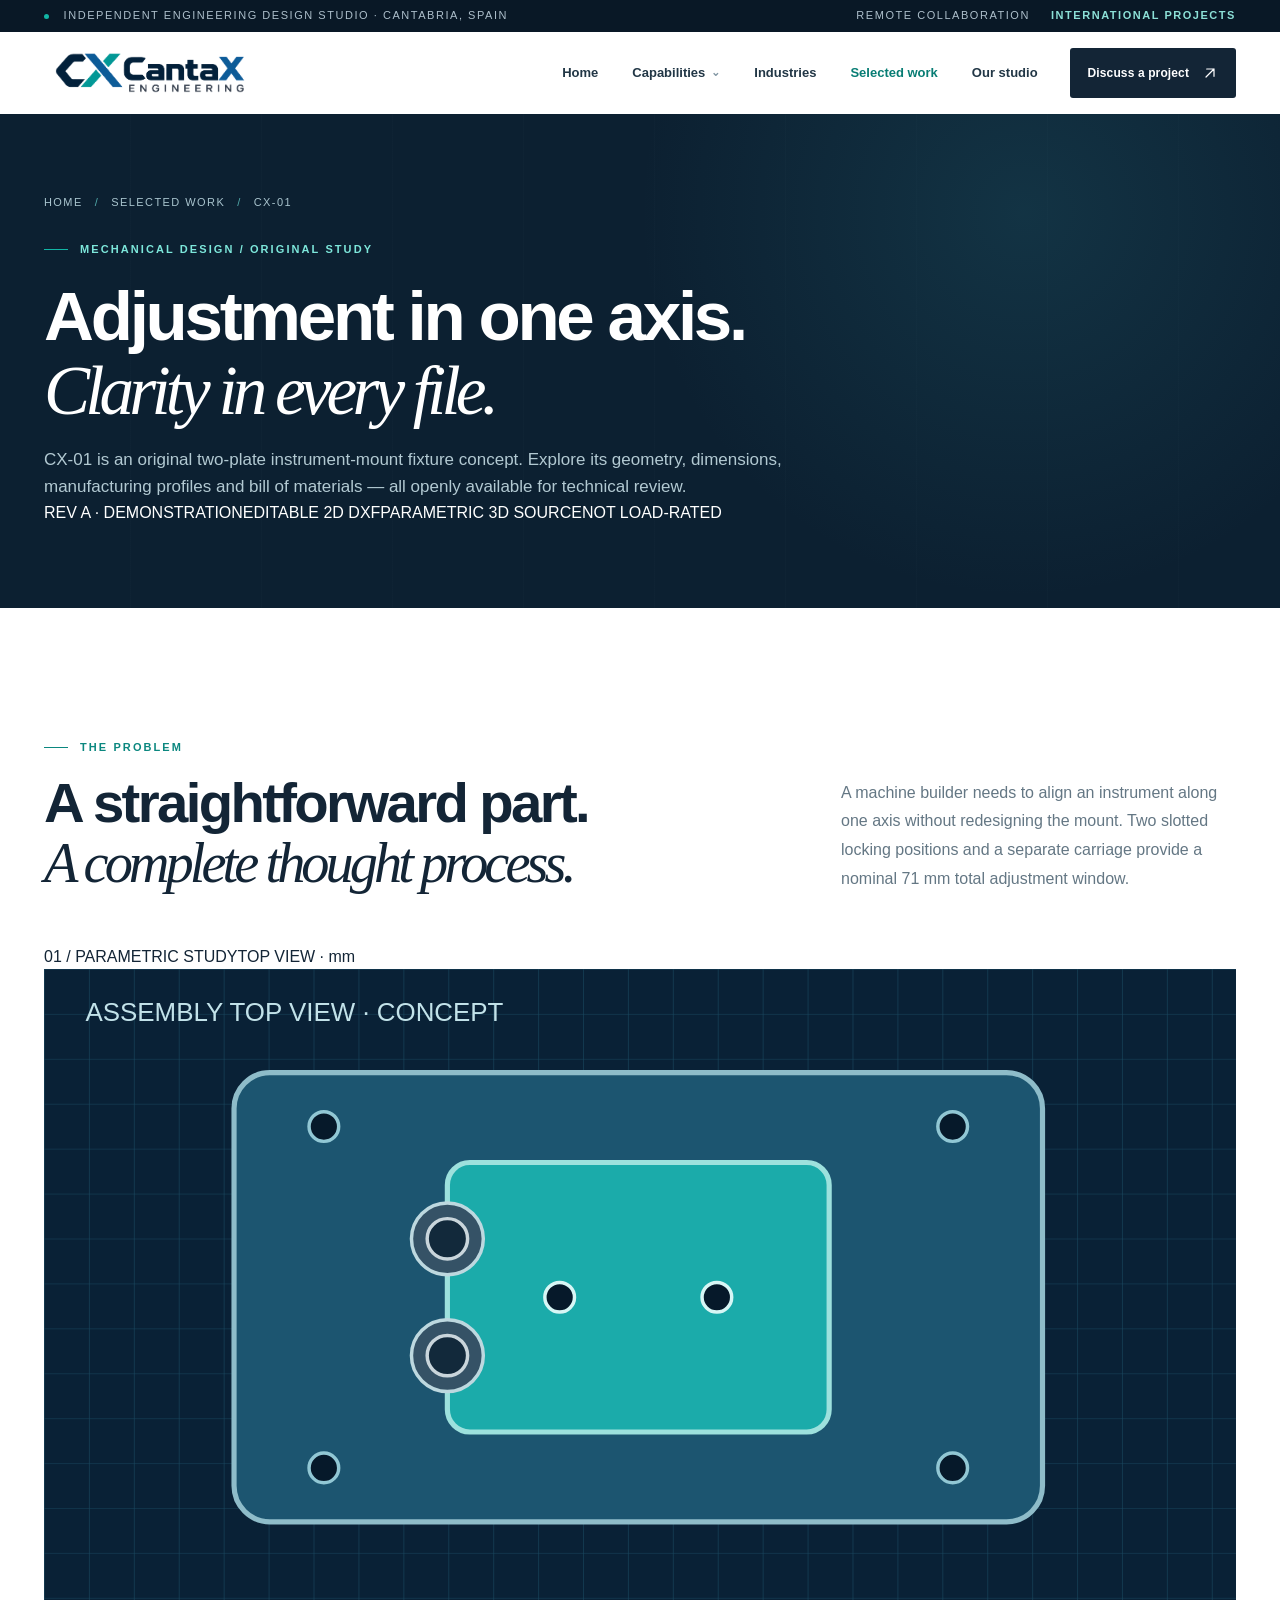
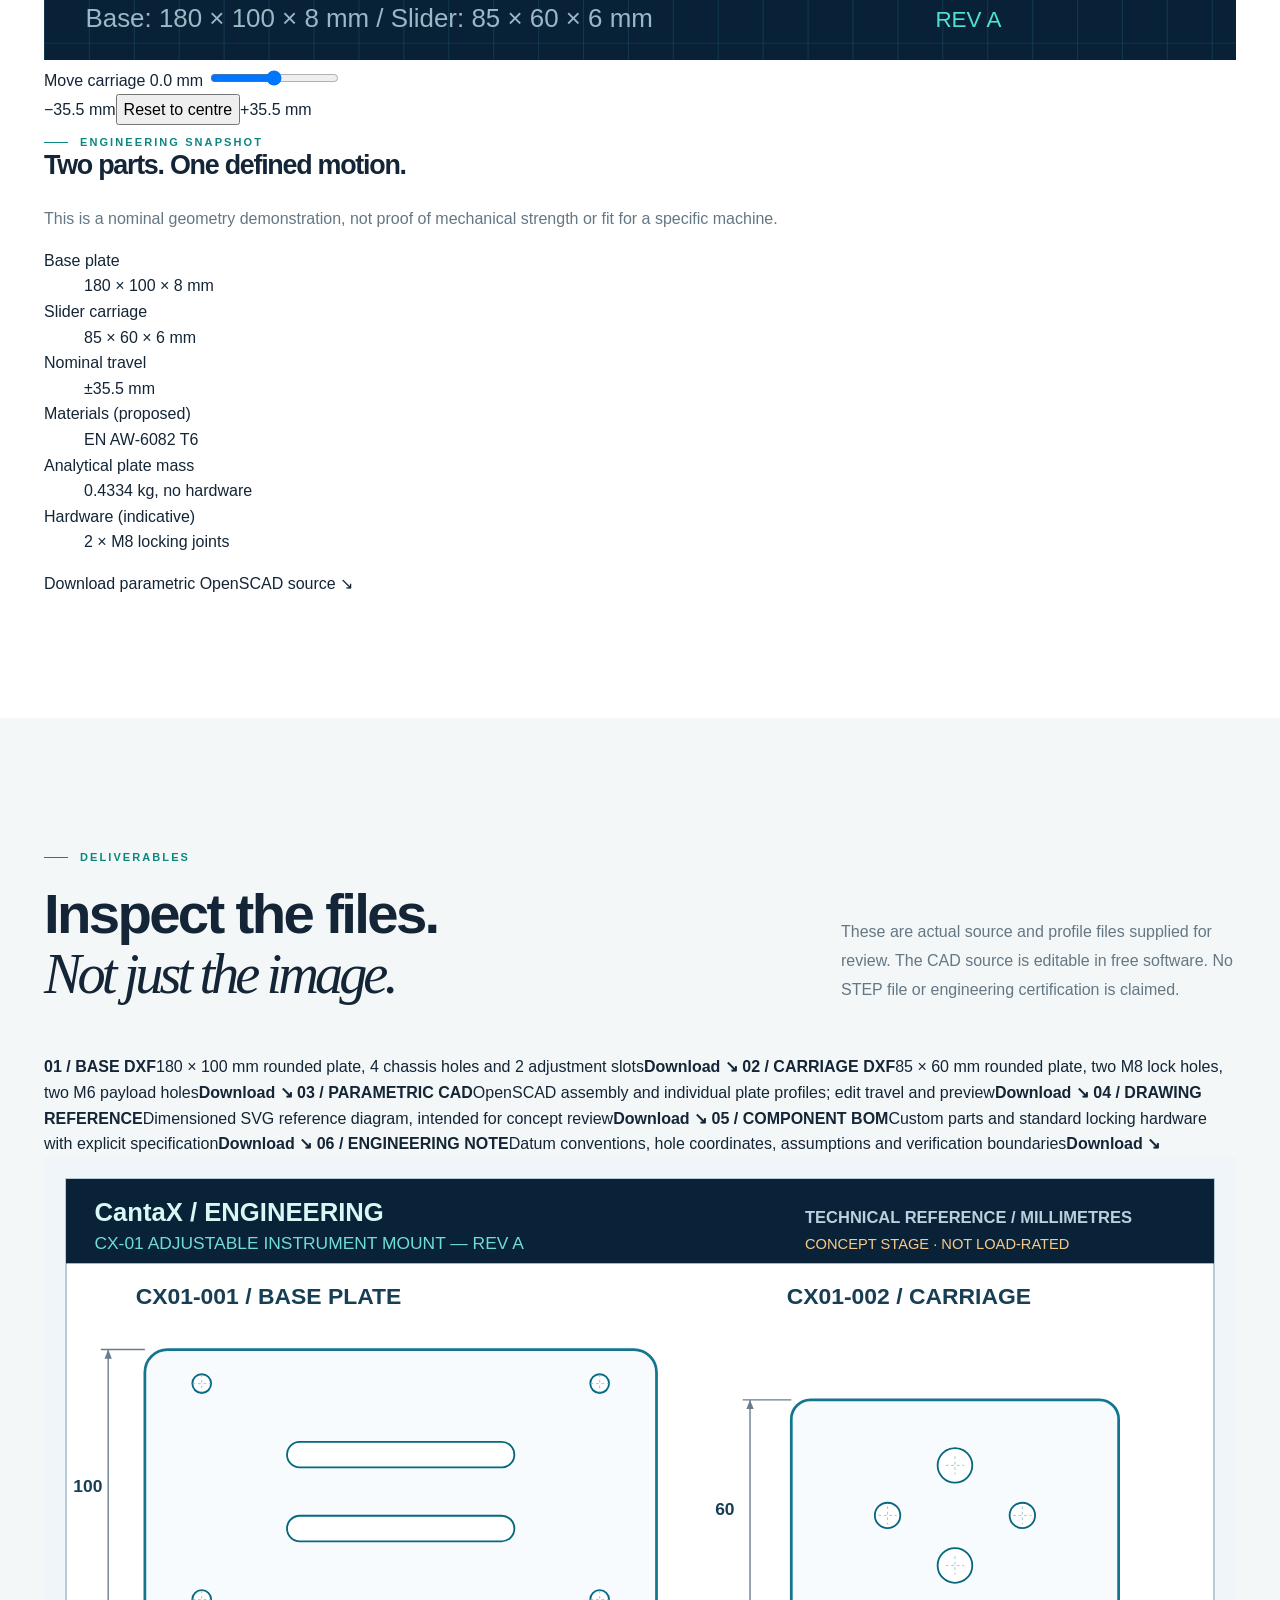
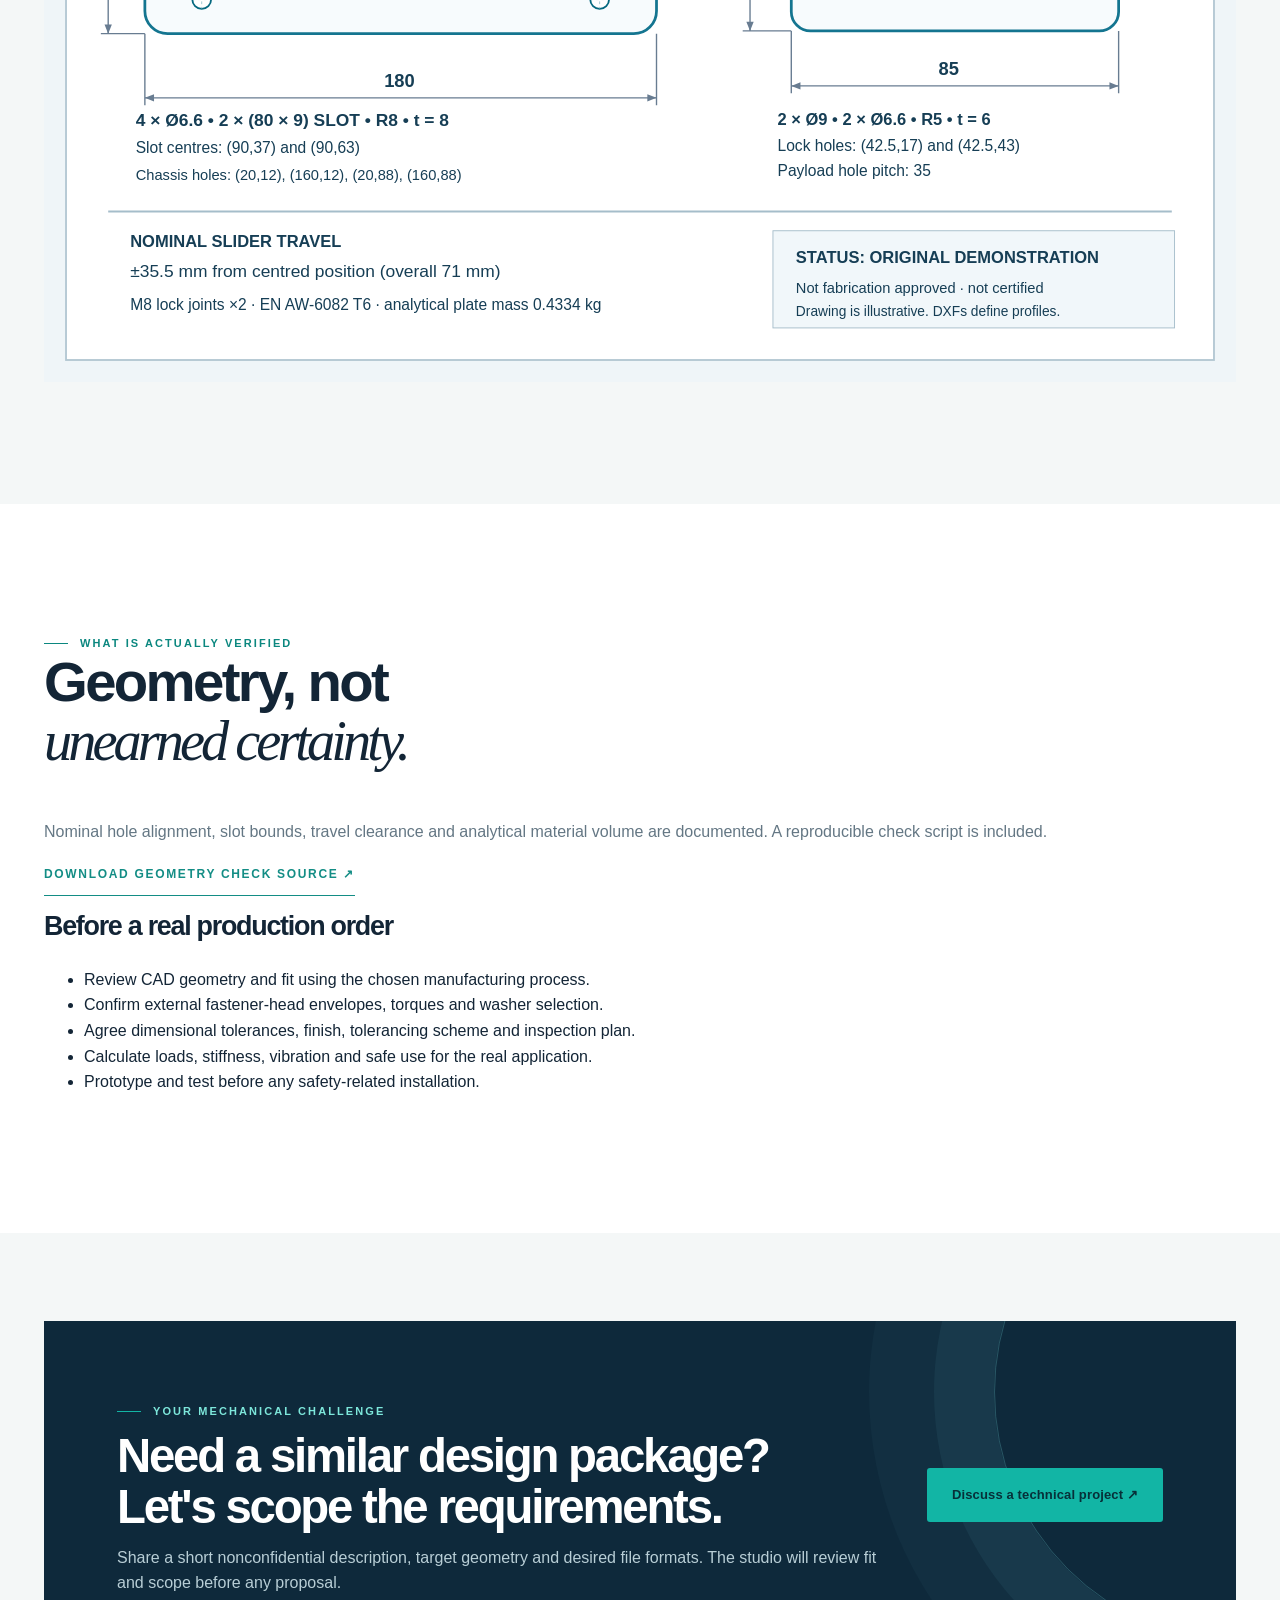
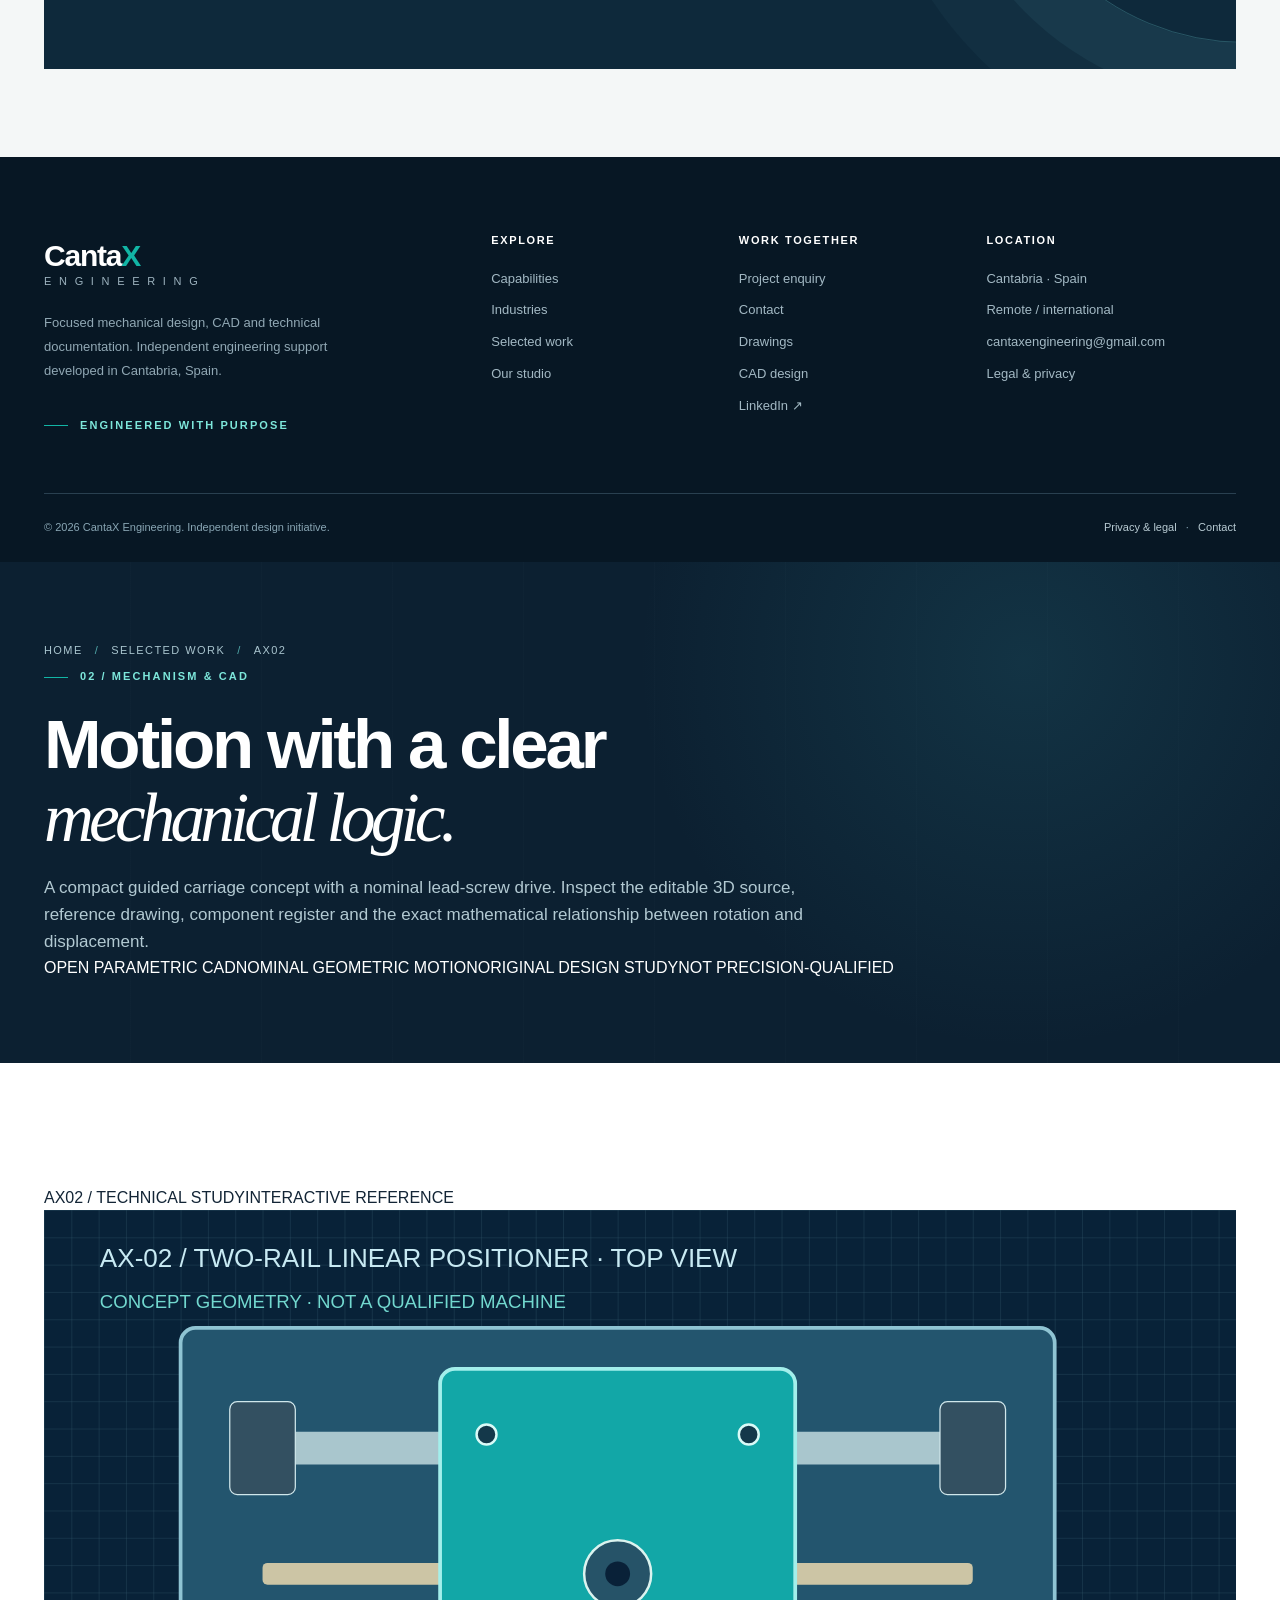
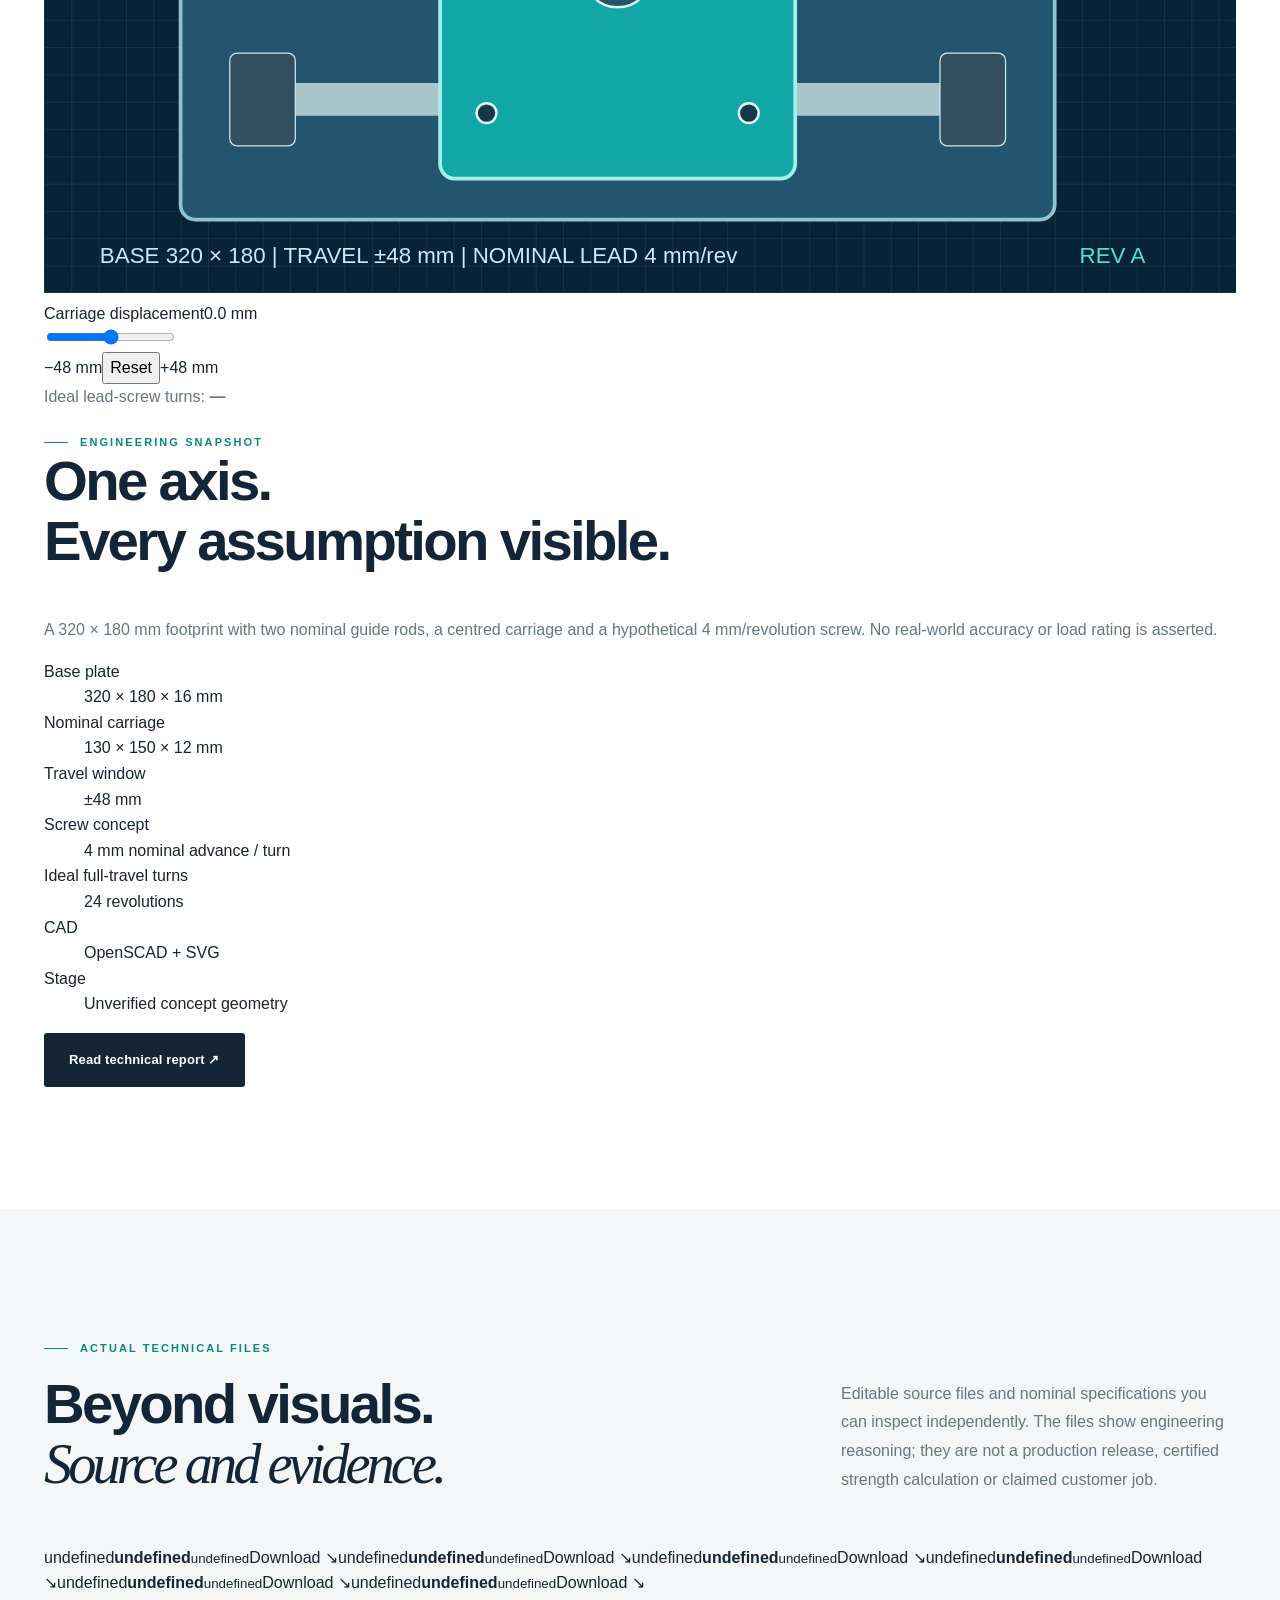
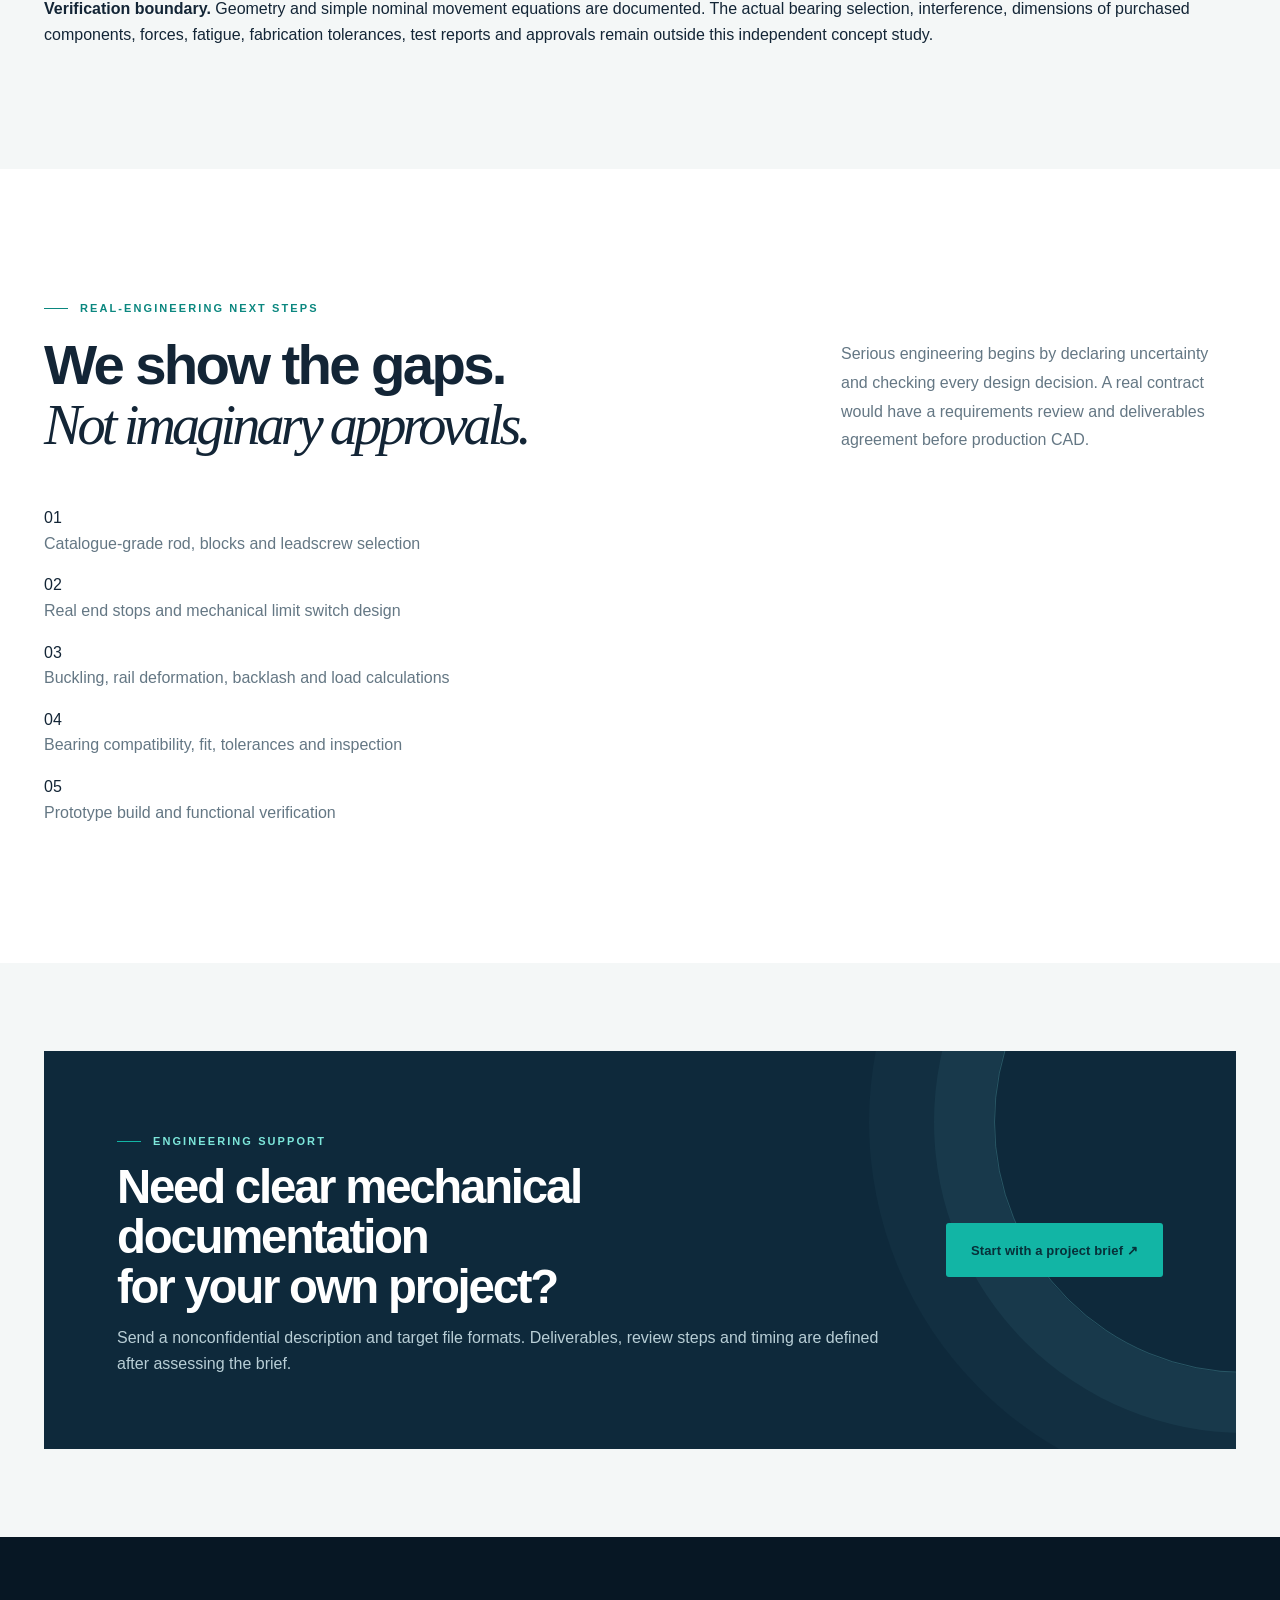
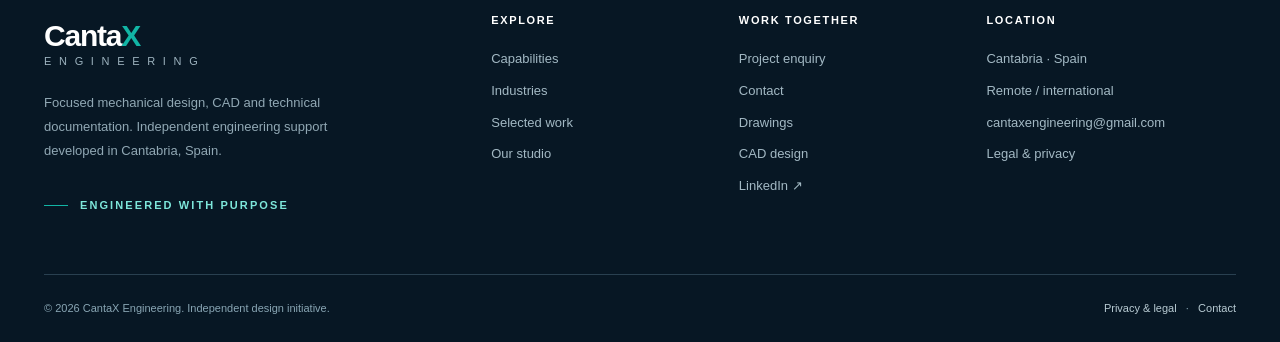
==== ax02.html @ e2bde1f7 "Publish interactive AX-02 and MX-03 study pages with honest technical downloads" ====
<!doctype html><html lang="en"><head><meta charset="UTF-8"><meta name="viewport" content="width=device-width,initial-scale=1"><meta name="theme-color" content="#091826"><meta name="description" content="Original engineering concept portfolio: AX-02 Linear Positioning Fixture, with parametric CAD and technical source files."><meta name="robots" content="index,follow"><meta property="og:type" content="website"><meta property="og:title" content="Selected Work | CantaX Engineering"><meta property="og:description" content="Transparent technical portfolio of academic concepts, independent demonstrations and emerging CAD work."><meta property="og:image" content="assets/social.jpg"><title>AX-02 Linear Positioning Fixture | CantaX Engineering</title><link rel="icon" href="assets/icon.png"><link rel="stylesheet" href="styles.css"><script src="site-config.js?v=20261020-contact2" defer></script><script src="site.js" defer></script><link rel="stylesheet" href="study.css?v=1"></head><body><a href="#main" class="sr-only">Skip to content</a><div class="utility"><div class="container"><span><i class="utility-dot"></i> Independent engineering design studio · Cantabria, Spain</span><div class="utility-right"><span>Remote collaboration</span><strong>International projects</strong></div></div></div>
<header class="site-header"><div class="container navbar"><a class="brand" href="index.html" aria-label="CantaX Engineering home"><img src="assets/logo.png" width="214" height="72" alt="CantaX Engineering"></a>
<nav class="desktop-nav" aria-label="Main navigation"><a href="index.html" class="nav-link ">Home</a><div class="nav-entry"><a class="nav-link " href="services.html">Capabilities <span class="mini-chevron">⌄</span></a><div class="mega"><a href="services.html#cad">3D CAD modeling<small>Parametric parts and assemblies</small>↗</a><a href="services.html#drawings">Manufacturing drawings<small>Dimensions, details and revision control</small>↗</a><a href="services.html#bom">BOM & technical documentation<small>Clear manufacturing handover</small>↗</a><a href="services.html#conversion">CAD conversion and revisions<small>Open interchange files</small>↗</a><a href="services.html#automation">Engineering automation<small>Scripts, spreadsheets and data flows</small>↗</a></div></div><a href="industries.html" class="nav-link ">Industries</a><a href="work.html" class="nav-link active">Selected work</a><a href="studio.html" class="nav-link ">Our studio</a></nav>
<div class="header-actions"><a class="top-btn" href="brief.html">Discuss a project <span class="icon" aria-hidden="true"><svg width="16" height="16" viewBox="0 0 24 24" xmlns="http://www.w3.org/2000/svg"><path d="M6 18 18 6M7 6h11v11"/></svg></span></a><button type="button" class="mobile-toggle" data-mobile-toggle aria-expanded="false" aria-label="Toggle main menu" aria-controls="mobile-nav"><span class="icon" aria-hidden="true"><svg width="20" height="20" viewBox="0 0 24 24" xmlns="http://www.w3.org/2000/svg"><path d="M4 7h16M4 12h16M4 17h16"/></svg></span></button></div></div>
<nav class="mobile-nav" id="mobile-nav" aria-label="Mobile navigation"><a href="index.html">Home</a><a href="services.html">Capabilities & services</a><a class="subnav" href="services.html#cad">3D CAD modeling</a><a class="subnav" href="services.html#drawings">Manufacturing drawings</a><a class="subnav" href="services.html#bom">Technical documentation</a><a href="industries.html">Industries</a><a href="work.html">Selected work</a><a href="studio.html">Our studio</a><a href="brief.html">Discuss a project ↗</a><a href="contact.html">Contact</a></nav></header><main id="main" class="cx01-page">
<section class="page-hero"><div class="container">
<div class="breadcrumbs"><a href="index.html">Home</a><span>/</span><a href="work.html">Selected work</a><span>/</span>CX-01</div>
<span class="eyebrow light" style="margin-top:30px">MECHANICAL DESIGN / ORIGINAL STUDY</span>
<h1>Adjustment in one axis.<br><span class="serif">Clarity in every file.</span></h1>
<p>CX-01 is an original two-plate instrument-mount fixture concept. Explore its geometry, dimensions, manufacturing profiles and bill of materials — all openly available for technical review.</p>
<div class="cx01-hero-tags"><span>REV A · DEMONSTRATION</span><span>EDITABLE 2D DXF</span><span>PARAMETRIC 3D SOURCE</span><span>NOT LOAD-RATED</span></div>
</div></section>
<section class="section white"><div class="container">
<div class="section-head"><div><span class="section-label">The problem</span><h2>A straightforward part.<br><span class="serif">A complete thought process.</span></h2></div>
<p>A machine builder needs to align an instrument along one axis without redesigning the mount. Two slotted locking positions and a separate carriage provide a nominal 71 mm total adjustment window.</p></div>
<div class="cx01-grid">
<div class="cx01-live">
<div class="cx01-topline"><span>01 / PARAMETRIC STUDY</span><span>TOP VIEW · mm</span></div>
<svg class="cx01-assembly" viewBox="0 0 690 400" role="img" aria-label="Top view of parametric instrument mounting plate with movable carriage and nominal bolted locking joints">
<defs><pattern id="cxgrid" width="26" height="26" patternUnits="userSpaceOnUse"><path d="M26 0H0V26" fill="none" stroke="#18465e" stroke-width=".7"/></pattern></defs>
<rect width="690" height="400" fill="#092136"/><rect width="690" height="400" fill="url(#cxgrid)"/>
<rect x="110" y="60" width="468" height="260" rx="20.8" fill="#1c5570" stroke="#8ebcc9" stroke-width="3"/>
<circle cx="162" cy="91.2" r="8.58" fill="#06192a" stroke="#91c7d4" stroke-width="2"/><circle cx="526" cy="91.2" r="8.58" fill="#06192a" stroke="#91c7d4" stroke-width="2"/><circle cx="162" cy="288.8" r="8.58" fill="#06192a" stroke="#91c7d4" stroke-width="2"/><circle cx="526" cy="288.8" r="8.58" fill="#06192a" stroke="#91c7d4" stroke-width="2"/>
<rect x="240" y="144.5" width="208" height="23.400000000000002" rx="11.700000000000001" fill="#06192a" stroke="#79c7d1" stroke-width="2"/><rect x="240" y="212.1" width="208" height="23.400000000000002" rx="11.700000000000001" fill="#06192a" stroke="#79c7d1" stroke-width="2"/>
<g id="cx01-slider" transform="translate(233.5 112)">
 <rect x="0" y="0" width="221" height="156" rx="13" fill="#1babaa" stroke="#9de1dd" stroke-width="3"/>
 <circle cx="65" cy="78" r="8.58" fill="#06192a" stroke="#d7f6f5" stroke-width="2"/><circle cx="156" cy="78" r="8.58" fill="#06192a" stroke="#d7f6f5" stroke-width="2"/>
 <g><circle cx="0" cy="44.2" r="20.8" fill="#355266" stroke="#bdd8df" stroke-width="2"/><circle cx="0" cy="44.2" r="11.700000000000001" fill="#12293b" stroke="#c9d5db" stroke-width="2"/><circle cx="0" cy="111.8" r="20.8" fill="#355266" stroke="#bdd8df" stroke-width="2"/><circle cx="0" cy="111.8" r="11.700000000000001" fill="#12293b" stroke="#c9d5db" stroke-width="2"/></g>
</g>
<text x="24" y="30" font-size="15" fill="#c2e2e9" font-family="Arial,sans-serif">ASSEMBLY TOP VIEW · CONCEPT</text>
<text x="24" y="381" font-size="15" fill="#9ab8c5" font-family="Arial,sans-serif">Base: 180 × 100 × 8 mm   /   Slider: 85 × 60 × 6 mm</text>
<text x="516" y="381" font-size="13" fill="#4de3d1" font-family="Arial,sans-serif">REV A</text>
</svg>
<div class="cx01-live-controls">
<label for="cx01-travel">Move carriage <output id="cx01-travel-value" for="cx01-travel">0.0 mm</output></label>
<input id="cx01-travel" type="range" min="-35.5" max="35.5" step="0.5" value="0" aria-label="Position of movable carriage in millimetres"/>
<div class="cx01-extents"><span>−35.5 mm</span><button id="cx01-reset" type="button">Reset to centre</button><span>+35.5 mm</span></div>
</div></div>
<div class="cx01-spec">
<span class="section-label">Engineering snapshot</span><h3>Two parts. One defined motion.</h3>
<p>This is a nominal geometry demonstration, not proof of mechanical strength or fit for a specific machine.</p>
<dl><div><dt>Base plate</dt><dd>180 × 100 × 8 mm</dd></div>
<div><dt>Slider carriage</dt><dd>85 × 60 × 6 mm</dd></div>
<div><dt>Nominal travel</dt><dd>±35.5 mm</dd></div>
<div><dt>Materials (proposed)</dt><dd>EN AW-6082 T6</dd></div>
<div><dt>Analytical plate mass</dt><dd>0.4334 kg, no hardware</dd></div>
<div><dt>Hardware (indicative)</dt><dd>2 × M8 locking joints</dd></div></dl>
<a class="cx01-primary" href="projects/cx-01/CX01_assembly.scad" download>Download parametric OpenSCAD source ↘</a>
</div></div>
</div></section>
<section class="section soft"><div class="container">
<div class="section-head"><div><span class="section-label">Deliverables</span><h2>Inspect the files.<br><span class="serif">Not just the image.</span></h2></div><p>These are actual source and profile files supplied for review. The CAD source is editable in free software. No STEP file or engineering certification is claimed.</p></div>
<div class="cx01-downloads">
<a href="projects/cx-01/CX01_base_profile.dxf" download><strong>01 / BASE DXF</strong><span>180 × 100 mm rounded plate, 4 chassis holes and 2 adjustment slots</span><b>Download ↘</b></a>
<a href="projects/cx-01/CX01_slider_profile.dxf" download><strong>02 / CARRIAGE DXF</strong><span>85 × 60 mm rounded plate, two M8 lock holes, two M6 payload holes</span><b>Download ↘</b></a>
<a href="projects/cx-01/CX01_assembly.scad" download><strong>03 / PARAMETRIC CAD</strong><span>OpenSCAD assembly and individual plate profiles; edit travel and preview</span><b>Download ↘</b></a>
<a href="projects/cx-01/CX01_engineering_drawing.svg" download><strong>04 / DRAWING REFERENCE</strong><span>Dimensioned SVG reference diagram, intended for concept review</span><b>Download ↘</b></a>
<a href="projects/cx-01/CX01_bom.csv" download><strong>05 / COMPONENT BOM</strong><span>Custom parts and standard locking hardware with explicit specification</span><b>Download ↘</b></a>
<a href="projects/cx-01/README.md" download><strong>06 / ENGINEERING NOTE</strong><span>Datum conventions, hole coordinates, assumptions and verification boundaries</span><b>Download ↘</b></a>
</div>
<div class="cx01-drawing"><img src="projects/cx-01/CX01_engineering_drawing.svg" loading="lazy" alt="Dimensioned vector drawing of CX-01 base and carriage plates"/></div>
</div></section>
<section class="section white"><div class="container">
<div class="cx01-principles">
<div><span class="section-label">What is actually verified</span><h2>Geometry, not<br><span class="serif">unearned certainty.</span></h2><p>Nominal hole alignment, slot bounds, travel clearance and analytical material volume are documented. A reproducible check script is included.</p>
<p><a class="inline-link" href="projects/cx-01/CX01_checks.js" download>Download geometry check source ↗</a></p></div>
<div class="cx01-boundaries"><h3>Before a real production order</h3>
<ul><li>Review CAD geometry and fit using the chosen manufacturing process.</li><li>Confirm external fastener-head envelopes, torques and washer selection.</li><li>Agree dimensional tolerances, finish, tolerancing scheme and inspection plan.</li><li>Calculate loads, stiffness, vibration and safe use for the real application.</li><li>Prototype and test before any safety-related installation.</li></ul>
</div></div></div></section>
<section class="section-small soft"><div class="container"><div class="cta-panel"><div class="cta-content"><div>
<span class="eyebrow light">YOUR MECHANICAL CHALLENGE</span><h2>Need a similar design package?<br>Let's scope the requirements.</h2>
<p>Share a short nonconfidential description, target geometry and desired file formats. The studio will review fit and scope before any proposal.</p>
</div><a href="brief.html" class="btn btn-primary">Discuss a technical project ↗</a></div></div></div></section>
</main><footer class="site-footer"><div class="container footer-grid">
<div><a class="footer-brand" href="index.html">Canta<b>X</b><small>E N G I N E E R I N G</small></a><p class="footer-intro">Focused mechanical design, CAD and technical documentation. Independent engineering support developed in Cantabria, Spain.</p><span class="eyebrow light">Engineered with purpose</span></div>
<div class="footer-col"><h4>Explore</h4><a href="services.html">Capabilities</a><a href="industries.html">Industries</a><a href="work.html">Selected work</a><a href="studio.html">Our studio</a></div>
<div class="footer-col"><h4>Work together</h4><a href="brief.html">Project enquiry</a><a href="contact.html">Contact</a><a href="services.html#drawings">Drawings</a><a href="services.html#cad">CAD design</a></div>
<div class="footer-col"><h4>Location</h4><span>Cantabria · Spain</span><span>Remote / international</span><span data-contact-availability>Contact address pending</span><a href="legal.html">Legal & privacy</a></div></div>
<div class="container footer-bottom"><span>© <span data-year>2026</span> CantaX Engineering. Independent design initiative.</span><span><a href="legal.html">Privacy & legal</a> &nbsp; · &nbsp; <a href="contact.html">Contact</a></span></div></footer><script defer src="cx01.js?v=1"></script></body></html<main id="main" class="studio-case">
<section class="page-hero study-hero"><div class="container"><div class="breadcrumbs"><a href="index.html">Home</a><span>/</span><a href="work.html">Selected work</a><span>/</span>AX02</div><span class="eyebrow light">02 / MECHANISM & CAD</span><h1>Motion with a clear<br><span class="serif">mechanical logic.</span></h1><p>A compact guided carriage concept with a nominal lead-screw drive. Inspect the editable 3D source, reference drawing, component register and the exact mathematical relationship between rotation and displacement.</p><div class="study-tag-list"><span>OPEN PARAMETRIC CAD</span><span>NOMINAL GEOMETRIC MOTION</span><span>ORIGINAL DESIGN STUDY</span><span>NOT PRECISION-QUALIFIED</span></div></div></section>
<section class="section white"><div class="container">
<div class="study-layout">
<div class="study-display"><div class="study-stage-heading"><span>AX02 / TECHNICAL STUDY</span><span>INTERACTIVE REFERENCE</span></div>
<div class="study-svg"><svg xmlns="http://www.w3.org/2000/svg" viewBox="0 0 960 550" role="img" aria-labelledby="axTitle axDesc"><title id="axTitle">AX-02 linear positioning stage geometry</title><desc id="axDesc">Top view of base plate, parallel guide rods, a central screw and movable carriage at the centre of travel.</desc><rect width="960" height="550" fill="#082238"/><defs><pattern id="gridA" width="22" height="22" patternUnits="userSpaceOnUse"><path d="M22 0H0V22" fill="none" stroke="#31596c" stroke-width=".5"/></pattern></defs><rect width="960" height="550" fill="url(#gridA)"/><text x="45" y="46" font-size="21" fill="#c8eaf3" font-family="Arial,sans-serif">AX-02  /  TWO-RAIL LINEAR POSITIONER   ·   TOP VIEW</text><text x="45" y="79" font-size="15" fill="#72d8cf" font-family="Arial,sans-serif">CONCEPT GEOMETRY  ·  NOT A QUALIFIED MACHINE</text><rect x="110" y="95" width="704" height="396.00000000000006" rx="12" fill="#23556e" stroke="#8fc4d3" stroke-width="3"/><rect x="176" y="178.60000000000002" width="572" height="26.400000000000002" rx="8" fill="#a9c6cd"/><rect x="149.6" y="154.4" width="52.800000000000004" height="74.80000000000001" rx="6" fill="#335061" stroke="#d0e7eb"/><rect x="721.6" y="154.4" width="52.800000000000004" height="74.80000000000001" rx="6" fill="#335061" stroke="#d0e7eb"/><rect x="176" y="381" width="572" height="26.400000000000002" rx="8" fill="#a9c6cd"/><rect x="149.6" y="356.8" width="52.800000000000004" height="74.80000000000001" rx="6" fill="#335061" stroke="#d0e7eb"/><rect x="721.6" y="356.8" width="52.800000000000004" height="74.80000000000001" rx="6" fill="#335061" stroke="#d0e7eb"/><rect x="176" y="284.20000000000005" width="572" height="17.6" rx="4" fill="#ccc5a5"/><g id="ax02-moving" transform="translate(0 0)"><rect x="319" y="128" width="286" height="330" rx="12" fill="#12a7a7" stroke="#a3efeb" stroke-width="3"/><circle cx="356.40000000000003" cy="180.8" r="8" stroke="#d9faf7" stroke-width="2" fill="#14384a"/><circle cx="356.40000000000003" cy="405.20000000000005" r="8" stroke="#d9faf7" stroke-width="2" fill="#14384a"/><circle cx="567.6" cy="180.8" r="8" stroke="#d9faf7" stroke-width="2" fill="#14384a"/><circle cx="567.6" cy="405.20000000000005" r="8" stroke="#d9faf7" stroke-width="2" fill="#14384a"/><circle cx="462" cy="293" r="27" fill="#265368" stroke="#dbf3ef" stroke-width="2"/><circle cx="462" cy="293" r="10" fill="#092138"/></g><text x="45" y="526" font-size="18" fill="#c8eaf3" font-family="Arial,sans-serif">BASE 320 × 180   |   TRAVEL ±48 mm   |   NOMINAL LEAD 4 mm/rev</text><text x="834" y="526" font-size="18" fill="#4de6ce" font-family="Arial,sans-serif">REV A</text></svg></div>
<div class="study-controller"><div class="study-slider-label"><label for="ax02-slider">Carriage displacement</label><output for="ax02-slider" id="ax02-value">0.0 mm</output></div><input id="ax02-slider" type="range" min="-48" max="48" step="1" value="0" aria-label="Carriage displacement"><div class="study-slider-ends"><span>−48 mm</span><button type="button" id="ax02-reset">Reset</button><span>+48 mm</span></div><p class="study-calculated">Ideal lead-screw turns: <strong id="ax02-turns">—</strong></p></div>
</div>
<div class="study-snapshot"><span class="section-label">ENGINEERING SNAPSHOT</span><h2>One axis.<br>Every assumption visible.</h2><p>A 320 × 180 mm footprint with two nominal guide rods, a centred carriage and a hypothetical 4 mm/revolution screw. No real-world accuracy or load rating is asserted.</p><dl><div><dt>Base plate</dt><dd>320 × 180 × 16 mm</dd></div><div><dt>Nominal carriage</dt><dd>130 × 150 × 12 mm</dd></div><div><dt>Travel window</dt><dd>±48 mm</dd></div><div><dt>Screw concept</dt><dd>4 mm nominal advance / turn</dd></div><div><dt>Ideal full-travel turns</dt><dd>24 revolutions</dd></div><div><dt>CAD</dt><dd>OpenSCAD + SVG</dd></div><div><dt>Stage</dt><dd>Unverified concept geometry</dd></div></dl><a class="btn btn-dark" href="projects/ax-02/README.md" download>Read technical report ↗</a></div>
</div>
</div></section>
<section class="section soft"><div class="container"><div class="section-head"><div><span class="section-label">Actual technical files</span><h2>Beyond visuals.<br><span class="serif">Source and evidence.</span></h2></div><p>Editable source files and nominal specifications you can inspect independently. The files show engineering reasoning; they are not a production release, certified strength calculation or claimed customer job.</p></div><div class="study-files"><a href="projects/ax-02/undefined" download class="study-download"><span class="study-file-label">undefined</span><strong>undefined</strong><small>undefined</small><span class="study-download-arrow">Download ↘</span></a><a href="projects/ax-02/undefined" download class="study-download"><span class="study-file-label">undefined</span><strong>undefined</strong><small>undefined</small><span class="study-download-arrow">Download ↘</span></a><a href="projects/ax-02/undefined" download class="study-download"><span class="study-file-label">undefined</span><strong>undefined</strong><small>undefined</small><span class="study-download-arrow">Download ↘</span></a><a href="projects/ax-02/undefined" download class="study-download"><span class="study-file-label">undefined</span><strong>undefined</strong><small>undefined</small><span class="study-download-arrow">Download ↘</span></a><a href="projects/ax-02/undefined" download class="study-download"><span class="study-file-label">undefined</span><strong>undefined</strong><small>undefined</small><span class="study-download-arrow">Download ↘</span></a><a href="projects/ax-02/undefined" download class="study-download"><span class="study-file-label">undefined</span><strong>undefined</strong><small>undefined</small><span class="study-download-arrow">Download ↘</span></a></div>
<div class="study-concept-note"><strong>Verification boundary.</strong> Geometry and simple nominal movement equations are documented. The actual bearing selection, interference, dimensions of purchased components, forces, fatigue, fabrication tolerances, test reports and approvals remain outside this independent concept study.</div></div></section>
<section class="section white"><div class="container"><div class="section-head"><div><span class="section-label">Real-engineering next steps</span><h2>We show the gaps.<br><span class="serif">Not imaginary approvals.</span></h2></div><p>Serious engineering begins by declaring uncertainty and checking every design decision. A real contract would have a requirements review and deliverables agreement before production CAD.</p></div><div class="study-risks"><div><span>01</span><p>Catalogue-grade rod, blocks and leadscrew selection</p></div><div><span>02</span><p>Real end stops and mechanical limit switch design</p></div><div><span>03</span><p>Buckling, rail deformation, backlash and load calculations</p></div><div><span>04</span><p>Bearing compatibility, fit, tolerances and inspection</p></div><div><span>05</span><p>Prototype build and functional verification</p></div></div></div></section>
<section class="section-small soft"><div class="container"><div class="cta-panel"><div class="cta-content"><div><span class="eyebrow light">ENGINEERING SUPPORT</span><h2>Need clear mechanical documentation<br>for your own project?</h2><p>Send a nonconfidential description and target file formats. Deliverables, review steps and timing are defined after assessing the brief.</p></div><a href="brief.html" class="btn btn-primary">Start with a project brief ↗</a></div></div></div></section>
</main><footer class="site-footer"><div class="container footer-grid">
<div><a class="footer-brand" href="index.html">Canta<b>X</b><small>E N G I N E E R I N G</small></a><p class="footer-intro">Focused mechanical design, CAD and technical documentation. Independent engineering support developed in Cantabria, Spain.</p><span class="eyebrow light">Engineered with purpose</span></div>
<div class="footer-col"><h4>Explore</h4><a href="services.html">Capabilities</a><a href="industries.html">Industries</a><a href="work.html">Selected work</a><a href="studio.html">Our studio</a></div>
<div class="footer-col"><h4>Work together</h4><a href="brief.html">Project enquiry</a><a href="contact.html">Contact</a><a href="services.html#drawings">Drawings</a><a href="services.html#cad">CAD design</a></div>
<div class="footer-col"><h4>Location</h4><span>Cantabria · Spain</span><span>Remote / international</span><span data-contact-availability>Contact address pending</span><a href="legal.html">Legal & privacy</a></div></div>
<div class="container footer-bottom"><span>© <span data-year>2026</span> CantaX Engineering. Independent design initiative.</span><span><a href="legal.html">Privacy & legal</a> &nbsp; · &nbsp; <a href="contact.html">Contact</a></span></div></footer><script defer src="study.js?v=1"></script></body></html>
---- styles.css ----
/* CantaX Engineering — independent, dependency-free static website */
:root{--ink:#132536;--deep:#091826;--deep2:#10263a;--mid:#3e5e72;--light:#f6f8f9;--paper:#fff;--rule:#dce5e8;--teal:#12b5a5;--teal2:#91e5d9;--steel:#2e6fa7;--muted:#677782;--shadow:0 20px 60px rgba(7,32,49,.10);--font:Inter,"Aptos", "Segoe UI",Arial,sans-serif}
*[hidden]{display:none!important}*{box-sizing:border-box}html{scroll-behavior:smooth;scroll-padding-top:92px}body{margin:0;color:var(--ink);background:var(--paper);font:16px/1.6 var(--font);-webkit-font-smoothing:antialiased}img,svg{max-width:100%}img{display:block}button,input,select,textarea{font:inherit}button{cursor:pointer}a{color:inherit;text-decoration:none}a,button,input,select,textarea{transition:box-shadow .2s,border-color .2s,background .2s,color .2s}a:focus-visible,button:focus-visible,input:focus-visible,textarea:focus-visible,select:focus-visible{outline:3px solid var(--teal);outline-offset:4px}::selection{background:var(--teal);color:var(--deep)}.container{width:min(1240px,calc(100% - 88px));margin-inline:auto}.sr-only{position:absolute;width:1px;height:1px;padding:0;margin:-1px;overflow:hidden;clip:rect(0,0,0,0);white-space:nowrap;border:0}.visually-muted{color:var(--muted)}
.icon{display:inline-flex;align-items:center;justify-content:center;line-height:0;flex-shrink:0}.icon svg{width:20px;height:20px;fill:none;stroke:currentColor;stroke-width:1.8;stroke-linecap:round;stroke-linejoin:round}
.utility{background:#091826;color:#adbfcb;font-size:11px;letter-spacing:.14em;text-transform:uppercase}.utility .container{min-height:32px;display:flex;align-items:center;justify-content:space-between}.utility strong{color:#8ce0d7;font-weight:600}.utility-right{display:flex;gap:21px;align-items:center}.utility-dot{height:5px;width:5px;background:var(--teal);border-radius:50%;display:inline-block;margin-right:10px;vertical-align:middle}
.site-header{position:sticky;top:0;z-index:1000;background:#fff;box-shadow:0 1px 0 rgba(15,41,56,.13)}.navbar{height:82px;display:flex;align-items:center;gap:32px;justify-content:space-between}.brand{display:flex;align-items:center;flex-shrink:0}.brand img{width:214px;height:auto;object-fit:contain}.desktop-nav{display:flex;align-items:center;gap:34px;margin-left:auto}.nav-entry{position:relative;display:flex;align-items:center;height:82px}.nav-link{font-size:13px;font-weight:700;color:#223746;display:inline-flex;align-items:center;gap:6px;height:100%;border:0;background:none;padding:0}.nav-link:hover,.nav-link.active{color:#087d74}.nav-link .mini-chevron{font-size:11px;color:#8095a2;transition:transform .2s}.nav-entry:hover .mini-chevron,.nav-entry:focus-within .mini-chevron{transform:rotate(180deg)}.mega{position:absolute;top:calc(100% - 1px);left:-22px;min-width:360px;background:#fff;border:1px solid var(--rule);box-shadow:var(--shadow);border-radius:0 0 12px 12px;padding:13px;opacity:0;visibility:hidden;transform:translateY(-8px);transition:opacity .18s,transform .18s,visibility .18s}.nav-entry:hover .mega,.nav-entry:focus-within .mega{opacity:1;visibility:visible;transform:translateY(0)}.mega a{display:flex;justify-content:space-between;align-items:center;padding:11px 12px;border-radius:7px;font-size:13px;line-height:1.35;font-weight:650}.mega a:hover{background:#edf7f6;color:#087d74}.mega a small{font-size:11px;font-weight:400;color:var(--muted);display:block;margin-top:4px}.header-actions{display:flex;align-items:center;gap:12px}.top-btn,.btn{display:inline-flex;align-items:center;justify-content:center;gap:13px;border:0;border-radius:3px;font-weight:720;line-height:1.2;letter-spacing:.01em}.top-btn{background:var(--ink);color:#fff;padding:15px 18px;font-size:12px}.top-btn:hover{background:#117f79}.top-btn svg{width:16px}.mobile-toggle{display:none;border:1px solid var(--rule);background:transparent;border-radius:4px;width:43px;height:43px;color:var(--ink)}.mobile-nav{display:none}
.btn{font-size:13px;padding:19px 25px;min-height:54px}.btn-primary{background:var(--teal);color:#073039}.btn-primary:hover{background:#69dfd2;transform:translateY(-2px);box-shadow:0 12px 28px #12b5a52c}.btn-secondary{background:#fff;color:var(--ink)}.btn-secondary:hover{background:#dbeeed}.btn-outline{border:1px solid #abc6cd;color:#0e303f;background:transparent}.btn-outline:hover{background:#ebf4f5}.btn-dark{background:var(--ink);color:#fff}.btn-dark:hover{background:#24596d}.btn-ghost{border:1px solid #657e8b;background:transparent;color:#fff}.btn-ghost:hover{border-color:var(--teal2);background:#ffffff12}.btn:disabled{opacity:.5;cursor:not-allowed;transform:none!important}.link-arrow{font-size:17px;font-weight:400;line-height:1}.eyebrow,.section-label{display:inline-flex;align-items:center;gap:12px;color:#0b877f;font-weight:800;letter-spacing:.19em;font-size:11px;line-height:1.4;text-transform:uppercase}.eyebrow:before,.section-label:before{content:"";width:24px;height:1px;background:currentColor}.eyebrow.light{color:#7de7db}.eyebrow.light:before{background:var(--teal)}
h1,h2,h3,h4,p{margin-top:0}h1,h2,h3{letter-spacing:-.047em;line-height:1.06;font-weight:700}h1{font-size:clamp(58px,6.55vw,108px)}h2{font-size:clamp(40px,4.4vw,70px)}h3{font-size:clamp(23px,2.1vw,32px)}.serif{font-family:Georgia,"Times New Roman",serif;font-weight:400;font-style:italic;letter-spacing:-.07em}p{color:#647784}.lead{font-size:clamp(17px,1.55vw,20px);line-height:1.75}.section{padding:122px 0}.section-small{padding:88px 0}.section-head{display:grid;grid-template-columns:1fr minmax(285px,395px);align-items:end;gap:50px;margin-bottom:50px}.section-head h2{margin:18px 0 0}.section-head>p{margin:0;font-size:16px;line-height:1.8}.dark{background:var(--deep);color:#fff}.dark p{color:#a8bfcb}.white{background:#fff}.soft{background:#f4f7f7}.margin-zero{margin:0}
/* Home hero */
.hero{background:var(--deep);color:white;position:relative;overflow:hidden;min-height:730px}.hero:before{position:absolute;content:"";inset:0;background:linear-gradient(112deg,transparent 38%,#11445a32 68%,#0e2938aa 100%),repeating-linear-gradient(90deg,transparent,transparent 109px,#a8d6e607 110px),repeating-linear-gradient(0deg,transparent,transparent 109px,#a8d6e607 110px);pointer-events:none}.hero-main{display:grid;grid-template-columns:1.05fr .95fr;min-height:696px;gap:22px;align-items:center;position:relative}.hero-copy{padding:70px 0 85px;position:relative;z-index:2}.hero h1{font-size:clamp(58px,6vw,101px);margin:25px 0;max-width:720px}.hero h1 .accent{color:#8ce6d9}.hero .lead{color:#bfd0d9;max-width:550px;font-size:18px;margin:0 0 35px}.hero-actions{display:flex;gap:12px;flex-wrap:wrap}.hero-notes{display:flex;gap:25px;flex-wrap:wrap;margin-top:55px;color:#9eb9c5;font-size:11px;letter-spacing:.09em;text-transform:uppercase}.hero-notes span{display:flex;align-items:center;gap:10px}.hero-notes i{width:6px;height:6px;background:var(--teal);transform:rotate(45deg)}.hero-visual{min-width:0;position:relative;align-self:stretch;display:flex;flex-direction:column;justify-content:center}.cad-viewer{position:relative;z-index:2;border:1px solid #4b77805e;background:linear-gradient(155deg,#153247aa,#0b1d2daa);border-radius:12px;box-shadow:0 30px 100px #030d1659;overflow:hidden}.cad-toolbar{display:flex;justify-content:space-between;align-items:center;border-bottom:1px solid #4e77805e;padding:15px 18px;color:#bad1d9;font-size:10px;letter-spacing:.1em;text-transform:uppercase}.cad-toolbar .live{display:flex;align-items:center;gap:7px}.cad-toolbar .live:before{content:"";width:6px;height:6px;background:#63d4c4;border-radius:50%;box-shadow:0 0 14px #62d2c2}.cad-render{position:relative;background:radial-gradient(circle at 57% 48%,#31657a42,#0e263300 65%)}.cad-render svg{display:block;width:100%;height:auto}.cad-render svg .assembly-parts{transition:transform .55s cubic-bezier(.2,.8,.2,1)}.cad-render.is-exploded svg .upper-part{transform:translate(0,-45px)}.cad-render.is-exploded svg .lower-part{transform:translate(0,40px)}.cad-render.is-exploded svg .shaft-part{transform:translate(30px,-15px)}.cad-foot{display:flex;justify-content:space-between;gap:10px;padding:15px 18px;border-top:1px solid #4e77805e;align-items:center}.cad-foot span{font-size:10px;letter-spacing:.1em;color:#9ab8c6;text-transform:uppercase}.segment{display:flex;border:1px solid #547180;border-radius:5px;padding:3px;gap:2px}.segment button{border:0;background:none;border-radius:3px;padding:6px 11px;font-size:10px;color:#c1d8e1;letter-spacing:.03em}.segment button[aria-pressed="true"]{background:#45c6b8;color:#062933;font-weight:800}.hero-side-note{position:absolute;right:-30px;top:115px;color:#618b98;font-size:11px;letter-spacing:.25em;writing-mode:vertical-rl}.hero-marker{position:absolute;right:-80px;bottom:70px;width:260px;height:260px;border:1px solid #4575854a;border-radius:50%;box-shadow:0 0 0 65px #2d738515,0 0 0 132px #2d73850b}.hero-strip{border-top:1px solid #55727c55;background:#0c1d2c}.hero-strip .container{display:grid;grid-template-columns:repeat(4,1fr)}.hero-strip span{padding:23px 25px;border-right:1px solid #4764756b;color:#a6bdc7;font-size:11px;text-transform:uppercase;letter-spacing:.13em;text-align:center}.hero-strip span:first-child{border-left:1px solid #4764756b}
/* Card layouts */
.services-grid{display:grid;grid-template-columns:repeat(2,1fr);gap:17px}.service-card{background:#f6f9f9;border:1px solid #e0e8ea;padding:39px;min-height:305px;display:flex;flex-direction:column;position:relative;overflow:hidden;transition:transform .25s,box-shadow .25s,border-color .25s}.service-card:hover{transform:translateY(-4px);box-shadow:var(--shadow);border-color:#8acac6}.service-card .number{font-size:11px;color:#62949d;letter-spacing:.15em;font-weight:700}.service-card h3{margin:28px 0 15px;font-size:30px;max-width:400px}.service-card p{font-size:15px;max-width:480px;margin-bottom:23px}.service-card .card-bottom{margin-top:auto;display:flex;align-items:center;justify-content:space-between;gap:12px}.service-card .tags{display:flex;gap:7px;flex-wrap:wrap}.tag{font-size:10px;letter-spacing:.11em;text-transform:uppercase;color:#496a74;padding:6px 9px;border:1px solid #cbdcdf}.card-arrow{display:grid;place-items:center;width:40px;height:40px;border:1px solid #b6d2d1;border-radius:50%;font-size:19px;transition:background .2s}.service-card:hover .card-arrow{background:var(--teal);border-color:var(--teal)}.service-card.is-dark{background:#133144;border-color:#153344;color:white}.service-card.is-dark p{color:#afc8d1}.service-card.is-dark .tag{color:#9ccdd2;border-color:#477181}.service-card.is-dark .number{color:#9de8d7}.service-card.is-dark .card-arrow{color:#9de8d7}.service-card.is-dark:hover{border-color:#61aab2}.service-card .abstract-art{position:absolute;width:155px;height:155px;right:-27px;top:-30px;opacity:.55;transform:rotate(-12deg);pointer-events:none}.service-card .abstract-art svg{width:100%}.service-card>*:not(.abstract-art){position:relative}
.inline-link{display:inline-flex;align-items:center;gap:12px;font-size:12px;font-weight:800;text-transform:uppercase;letter-spacing:.14em;color:#138d85;border-bottom:1px solid currentColor;padding-bottom:10px}.inline-link:hover{gap:19px}.feature-band{padding:70px 0;background:#e8f2f1}.feature-layout{display:grid;grid-template-columns:.8fr 1.2fr;gap:70px;align-items:center}.feature-layout h2{font-size:clamp(34px,3.7vw,56px);margin:17px 0}.process-list{display:grid;grid-template-columns:repeat(4,1fr);gap:0;border-top:1px solid #b6cfce;margin-top:30px}.process-list article{padding:27px 26px;border-left:1px solid #b6cfce}.process-list article:last-child{border-right:1px solid #b6cfce}.process-list b{font-size:11px;color:#128e87;letter-spacing:.16em}.process-list h3{font-size:20px;letter-spacing:-.02em;margin:26px 0 12px}.process-list p{font-size:13px;margin:0;line-height:1.7}
/* Work */
.case-grid{display:grid;grid-template-columns:repeat(3,1fr);gap:22px}.case-card{border:1px solid var(--rule);background:#fff;overflow:hidden}.case-image{height:250px;position:relative;background:linear-gradient(143deg,#dce9ed,#f4f8f9);overflow:hidden}.case-image svg{height:100%;width:100%;display:block}.case-image .case-stamp{position:absolute;left:18px;bottom:18px;background:#fffef4ee;color:#254a5b;font-size:10px;font-weight:800;letter-spacing:.1em;padding:8px 12px}.case-card .case-body{padding:29px}.case-category{font-size:10px;text-transform:uppercase;color:#0c978a;letter-spacing:.15em;font-weight:800;margin-bottom:16px}.case-card h3{font-size:25px;min-height:52px;margin-bottom:17px}.case-card p{font-size:14px;min-height:85px}.case-card .case-link{display:flex;justify-content:space-between;border-top:1px solid var(--rule);padding-top:16px;font-size:11px;text-transform:uppercase;letter-spacing:.09em;color:#496572}.case-tags{display:flex;flex-wrap:wrap;gap:7px;margin-top:18px}.case-tags span{border:1px solid #d3e0e3;padding:3px 9px;font-size:10px;color:#587886}.disclosure{font-size:13px;color:#627985;border-left:3px solid var(--teal);padding-left:18px;margin-top:28px}
/* stats avoid fabricated proof */
.signal-strip{background:#102637;padding:52px 0;color:#fff}.signals{display:grid;grid-template-columns:repeat(3,1fr);gap:40px}.signals article{border-left:1px solid #4b6d7b;padding-left:20px}.signals b{color:#7bd8cb;text-transform:uppercase;letter-spacing:.15em;font-size:11px}.signals h3{letter-spacing:-.02em;margin:10px 0 6px;font-size:20px}.signals p{font-size:13px;margin:0}
/* Industries */
.sector-grid{display:grid;grid-template-columns:repeat(4,1fr);gap:14px}.sector{padding:31px;border:1px solid #d7e4e5;min-height:282px;background:linear-gradient(160deg,#fff,#f5f9f9);display:flex;flex-direction:column}.sector .glyph{display:grid;place-items:center;width:58px;height:58px;background:#e5f4f2;color:#087b75}.sector h3{font-size:22px;letter-spacing:-.02em;margin:36px 0 13px}.sector p{font-size:13px;line-height:1.75;margin:0}.sector .small-link{margin-top:auto;padding-top:15px;color:#0b8b80;font-size:12px;font-weight:800}
/* CTA */
.cta-panel{background:#0e293b;color:#fff;position:relative;overflow:hidden;padding:73px}.cta-panel:after{content:"";position:absolute;width:500px;height:500px;border:1px solid #5aa7b15a;right:-260px;top:-180px;box-shadow:0 0 0 60px #488c971e,0 0 0 125px #488c9711;border-radius:50%;pointer-events:none}.cta-content{position:relative;z-index:1;display:flex;justify-content:space-between;align-items:center;gap:45px}.cta-panel h2{font-size:clamp(36px,3.7vw,56px);margin:12px 0 13px}.cta-panel p{margin:0;color:#b8ced6}.cta-panel .btn{flex-shrink:0}
/* Page headers */
.page-hero{background:#0c2031;color:#fff;min-height:382px;position:relative;overflow:hidden}.page-hero:after{position:absolute;content:"";inset:0;background:radial-gradient(circle at 80% 20%,#2b7b8b36,transparent 35%),repeating-linear-gradient(90deg,transparent,transparent 130px,#bde4e807 131px)}.page-hero .container{position:relative;z-index:1;padding-top:80px;padding-bottom:82px}.page-hero h1{font-size:clamp(55px,5.4vw,88px);max-width:980px;margin:23px 0 19px}.page-hero p{max-width:770px;font-size:17px;color:#b2c9d2;margin-bottom:0}.breadcrumbs{font-size:11px;text-transform:uppercase;letter-spacing:.13em;color:#a9c4ce}.breadcrumbs a:hover{color:var(--teal)}.breadcrumbs span{margin:0 12px;color:#52aaab}
/* Service detail tabs */
.tab-layout{display:grid;grid-template-columns:310px 1fr;gap:46px}.tabs{align-self:start;position:sticky;top:112px;border:1px solid var(--rule)}.tabs button{display:flex;width:100%;align-items:center;justify-content:space-between;gap:12px;padding:19px 20px;border:0;border-bottom:1px solid var(--rule);text-align:left;background:#fff;color:#526b78;font-weight:700;font-size:13px}.tabs button:last-child{border:0}.tabs button[aria-selected="true"]{background:#103149;color:#fff}.tabs button:hover:not([aria-selected="true"]){background:#edf7f5}.panel{min-width:0}.panel[hidden]{display:none}.panel-kicker{font-size:11px;letter-spacing:.13em;color:#188e85;text-transform:uppercase;font-weight:800}.panel h2{font-size:clamp(40px,3.5vw,55px);margin:16px 0 17px}.panel>.lead{max-width:720px}.detail-grid{display:grid;grid-template-columns:1fr 1fr;gap:32px;margin-top:37px}.detail-box{background:#f4f8f9;padding:26px}.detail-box h3{font-size:19px;letter-spacing:-.015em}.detail-box ul{padding-left:20px;margin:17px 0 0;color:#637884;font-size:14px}.detail-box li{padding:4px 0}.panel-illustration{margin-top:38px;background:#eaf1f4;min-height:256px;display:grid;place-items:center;overflow:hidden}.panel-illustration svg{max-height:260px}.matrix{width:100%;border-collapse:collapse;margin-top:30px}.matrix th{text-align:left;background:#103146;color:#fff;font-size:12px;padding:16px}.matrix td{padding:13px 16px;font-size:13px;color:#546e7c;border-bottom:1px solid #e2e9eb}.matrix tr:nth-child(even){background:#f7f9fa}
/* Studio */
.two-col{display:grid;grid-template-columns:1fr 1fr;gap:70px;align-items:center}.two-col h2{margin:17px 0 23px}.portrait-art{background:#102637;min-height:400px;display:grid;place-items:center;position:relative;overflow:hidden}.portrait-art>svg{width:100%;height:100%;max-height:470px}.portrait-art>span{position:absolute;bottom:20px;left:25px;color:#9db5bf;font-size:11px;letter-spacing:.15em}.principles{display:grid;grid-template-columns:repeat(3,1fr);gap:1px;background:#d9e6e9;border:1px solid #d9e6e9}.principles article{background:#fff;padding:35px}.principles .p-num{color:#0e968a;font-size:11px;letter-spacing:.1em}.principles h3{margin:25px 0 12px;font-size:24px;letter-spacing:-.02em}.principles p{font-size:14px;margin:0}.faq{max-width:850px;margin:auto}.faq details{border-bottom:1px solid var(--rule);padding:22px 0}.faq summary{font-weight:750;font-size:17px;cursor:pointer;list-style:none;display:flex;align-items:center;justify-content:space-between;gap:15px}.faq summary::-webkit-details-marker{display:none}.faq summary:after{content:"+";font-size:25px;color:#15877d;font-weight:400}.faq details[open] summary:after{content:"−"}.faq details p{margin:13px 0 0;font-size:14px;max-width:750px}
/* Contact/brief configurator */
.quote-grid{display:grid;grid-template-columns:minmax(0,1fr) 360px;gap:40px;align-items:start}.quote-card{border:1px solid var(--rule);box-shadow:0 25px 75px #17384a0e;background:#fff}.quote-header{padding:25px 34px;border-bottom:1px solid var(--rule);display:flex;align-items:center;justify-content:space-between;gap:15px}.quote-header strong{font-size:13px}.quote-header span{font-size:11px;color:var(--muted)}.progress-track{height:4px;background:#e8eeee}.progress-track>div{height:100%;background:var(--teal);width:25%;transition:width .25s}.quote-body{padding:38px 34px;min-height:470px}.quote-body h2{font-size:31px;letter-spacing:-.03em;margin:0 0 9px}.quote-body .help{font-size:14px;margin-bottom:30px}.quote-step[hidden]{display:none}.option-grid{display:grid;grid-template-columns:repeat(2,1fr);gap:12px}.select-card{border:1px solid #ccdce0;padding:19px;cursor:pointer;display:block}.select-card:has(input:checked){border-color:#13ab9e;background:#eaf9f5;box-shadow:inset 0 0 0 1px #13ab9e}.select-card input{accent-color:#119a8f}.select-card strong{display:block;font-size:14px;margin:7px 0}.select-card small{display:block;color:#5e7887;font-size:12px;line-height:1.5}.field{display:flex;flex-direction:column;gap:7px;margin:15px 0}.field label,.field>span{font-size:12px;font-weight:750;color:#334e5d}.field input,.field select,.field textarea{border:1px solid #cad9dd;background:#fff;border-radius:2px;padding:13px 14px;min-height:49px;width:100%;outline:0;color:var(--ink)}.field textarea{min-height:118px;resize:vertical}.field input:focus,.field textarea:focus,.field select:focus{border-color:#13a89c;box-shadow:0 0 0 3px #12b5a528}.field-row{display:grid;grid-template-columns:1fr 1fr;gap:16px}.quote-footer{border-top:1px solid var(--rule);padding:22px 34px;display:flex;justify-content:space-between;gap:15px}.quote-footer .btn{min-height:46px;padding:12px 19px}.quote-aside{background:#0e293b;color:#fff;padding:36px;position:sticky;top:108px}.quote-aside .iconhead{color:#77e1d7;margin-bottom:30px}.quote-aside h3{font-size:28px;margin-bottom:14px}.quote-aside p{color:#abc5cf;font-size:14px}.quote-aside hr{border:0;border-top:1px solid #42606d;margin:26px 0}.quote-aside .aside-item{display:flex;gap:14px;margin:17px 0;color:#cedde3;font-size:13px}.quote-aside .aside-item .icon{color:#8be0d5}.quote-aside .contact-check{font-size:12px;color:#ffe2ad;background:#3c3a31;padding:12px;margin-top:30px}.review{background:#f4f8f8;padding:25px}.review dl{display:grid;grid-template-columns:125px 1fr;gap:12px;font-size:13px}.review dt{color:#627985}.review dd{margin:0;white-space:pre-wrap;overflow-wrap:anywhere;font-weight:650}.status-message{font-size:13px;border-left:3px solid var(--teal);padding:12px 14px;background:#e7f7f4;color:#125850;margin-top:18px}.status-message[hidden]{display:none}.result-actions{display:flex;gap:10px;flex-wrap:wrap;margin-top:20px}.muted-alert{margin:19px 0 0;font-size:12px;color:#806639}.privacy-mini{font-size:12px;line-height:1.65;margin-top:21px}
/* contact direct */
.contact-grid{display:grid;grid-template-columns:1fr 1fr;gap:28px}.contact-tile{border:1px solid #dbe6e8;padding:35px;background:#f7fafa}.contact-tile h3{font-size:25px}.contact-tile p{font-size:14px}.contact-address{font-size:20px;font-weight:700;overflow-wrap:anywhere}.contact-address.pending{color:#647b85;font-size:16px;font-weight:500}
/* footer */
.site-footer{background:#071724;color:#bfd0d7;padding:75px 0 0}.footer-grid{display:grid;grid-template-columns:1.6fr .8fr .8fr 1fr;gap:48px}.footer-brand{color:white;font-size:30px;letter-spacing:-.04em;font-weight:800}.footer-brand b{color:var(--teal);font-weight:850}.footer-brand small{display:block;font-size:11px;letter-spacing:.21em;color:#9db3bf;font-weight:500;margin-top:-7px}.footer-intro{max-width:300px;color:#91a8b4;font-size:13px;line-height:1.85;margin:20px 0 25px}.footer-col h4{font-size:11px;color:#fff;text-transform:uppercase;letter-spacing:.15em;margin-bottom:19px}.footer-col a,.footer-col span{display:block;color:#a3b9c4;font-size:13px;margin-bottom:11px}.footer-col a:hover{color:#69d9cf}.footer-bottom{border-top:1px solid #294050;margin-top:60px;padding:25px 0;display:flex;justify-content:space-between;gap:30px;font-size:11px;color:#89a6b4}.footer-bottom a{color:#b8cbd3}.footer-bottom a:hover{color:#7ce2d3}
/* misc */
.notice{border-left:3px solid #15b9ad;background:#eef8f6;padding:18px 22px;color:#446577;font-size:13px}.notice strong{color:#123744}.space-top{margin-top:35px}.center{text-align:center}.center .eyebrow,.center .section-label{justify-content:center}.w-780{max-width:780px;margin-left:auto;margin-right:auto}.inner-nav{display:flex;gap:12px;flex-wrap:wrap;margin-bottom:35px}.pill-button{border:1px solid #d2e1e4;padding:10px 15px;background:#fff;font-size:12px;font-weight:700;color:#476270}.pill-button[aria-pressed="true"]{background:#13394e;color:white;border-color:#13394e}.hidden-by-filter{display:none!important}.separator{height:1px;background:var(--rule);margin:30px 0}.technical-grid{background-image:linear-gradient(#4977890d 1px,transparent 1px),linear-gradient(90deg,#4977890d 1px,transparent 1px);background-size:38px 38px}
@media(max-width:1100px){.navbar{gap:16px}.desktop-nav{gap:19px}.brand img{width:178px}.top-btn{padding:13px;font-size:11px}.hero-main{grid-template-columns:1fr 1fr}.hero h1{font-size:70px}.sector-grid{grid-template-columns:repeat(2,1fr)}.quote-grid{grid-template-columns:1fr 310px}.footer-grid{gap:25px}}
@media(max-width:850px){.container{width:min(100% - 40px,1240px)}.utility{display:none}.navbar{height:70px}.brand img{width:175px}.desktop-nav{display:none}.top-btn{padding:12px 13px}.mobile-toggle{display:grid;place-items:center}.mobile-nav{display:none;border-top:1px solid #e3ebed;padding:12px 20px 22px;max-height:calc(100vh - 70px);overflow:auto;background:#fff}.mobile-nav.open{display:block}.mobile-nav a{display:block;padding:13px 8px;border-bottom:1px solid #e5eded;font-weight:700;font-size:14px}.mobile-nav .subnav{padding-left:19px;color:#466572;font-size:13px;font-weight:500}.hero-main{grid-template-columns:1fr;min-height:auto}.hero-copy{padding:90px 0 30px}.hero-visual{padding:0 0 45px;max-width:650px;width:100%;justify-self:center}.hero-notes{margin-top:40px}.hero h1{font-size:clamp(55px,9vw,80px)}.hero-strip .container{grid-template-columns:repeat(2,1fr)}.hero-strip span{border-bottom:1px solid #4764756b}.section{padding:85px 0}.section-head{grid-template-columns:1fr;gap:20px}.section-head>p{max-width:650px}.feature-layout,.two-col,.quote-grid{grid-template-columns:1fr}.process-list{grid-template-columns:repeat(2,1fr)}.case-grid{grid-template-columns:repeat(2,1fr)}.tab-layout{grid-template-columns:1fr;gap:26px}.tabs{position:static;display:grid;grid-template-columns:repeat(2,1fr)}.tabs button:nth-child(odd){border-right:1px solid var(--rule)}.quote-aside{position:static}.footer-grid{grid-template-columns:1.4fr 1fr 1fr}.footer-col:last-child{grid-column:2/4}.cta-panel{padding:47px}.cta-content{align-items:start;flex-direction:column}}
@media(max-width:560px){.container{width:calc(100% - 34px)}.navbar{height:65px}.brand img{width:150px}.header-actions .top-btn{display:none}.hero-copy{padding:68px 0 26px}.hero h1{font-size:clamp(46px,12vw,68px)}.hero .lead{font-size:16px}.hero-notes{gap:15px;font-size:9px}.hero-strip span{padding:15px 10px;font-size:9px}.cad-foot{flex-direction:column;align-items:start}.section{padding:70px 0}.section-small{padding:65px 0}.section-head{margin-bottom:30px}.services-grid,.case-grid,.sector-grid,.detail-grid,.contact-grid,.option-grid,.field-row{grid-template-columns:1fr}.service-card{padding:26px;min-height:285px}.process-list{grid-template-columns:1fr}.process-list article{border-right:1px solid #b6cfce;border-bottom:1px solid #b6cfce}.feature-layout{gap:25px}.principles{grid-template-columns:1fr}.cta-panel{padding:35px 25px}.footer-grid{grid-template-columns:1fr 1fr;row-gap:32px}.footer-grid>div:first-child{grid-column:1/3}.footer-col:last-child{grid-column:auto}.footer-bottom{flex-direction:column;gap:12px;margin-top:35px}.quote-header,.quote-body,.quote-footer{padding-left:20px;padding-right:20px}.quote-body{min-height:420px}.review dl{grid-template-columns:1fr;gap:0}.review dd{margin-bottom:12px}.tabs{grid-template-columns:1fr}.tabs button:nth-child(odd){border-right:0}.page-hero .container{padding-top:60px;padding-bottom:63px}.page-hero h1{font-size:52px}.btn{padding:16px 18px}.case-card h3{min-height:auto}.case-card p{min-height:auto}}
@media(prefers-reduced-motion:reduce){html{scroll-behavior:auto}*,*:before,*:after{animation-duration:.01ms!important;transition-duration:.01ms!important}}
@media print{.site-header,.utility,.site-footer,.quote-aside,.quote-footer,.page-hero,.btn,.cta-panel{display:none!important}.quote-grid{display:block}.quote-card{border:0;box-shadow:none}.quote-step[hidden]{display:none!important}.quote-body{padding:0}.review{background:#fff}}

/* Clear, accessible online enquiry option. */
.online-enquiry{margin-top:32px;padding:25px;border:1px solid #d0dfe4;background:#f3f8fa}
.online-enquiry h3{margin:0 0 12px;color:#132536;font-size:22px;line-height:1.3}
.online-enquiry p{font-size:14px;line-height:1.65;color:#435869;margin:0 0 17px}
.online-enquiry a{color:#126e75;text-underline-offset:3px}
.online-consent{display:flex;align-items:flex-start;gap:11px;margin:18px 0 19px;font-size:13px;line-height:1.55;color:#21394b;cursor:pointer}
.online-consent input{width:18px;height:18px;margin:2px 0 0;flex-shrink:0;accent-color:#0fae9e}
.online-enquiry #brief-online-status{margin:12px 0 0}
@media(max-width:580px){.online-enquiry{padding:18px}.online-enquiry .btn{max-width:100%;width:100%;justify-content:center}}
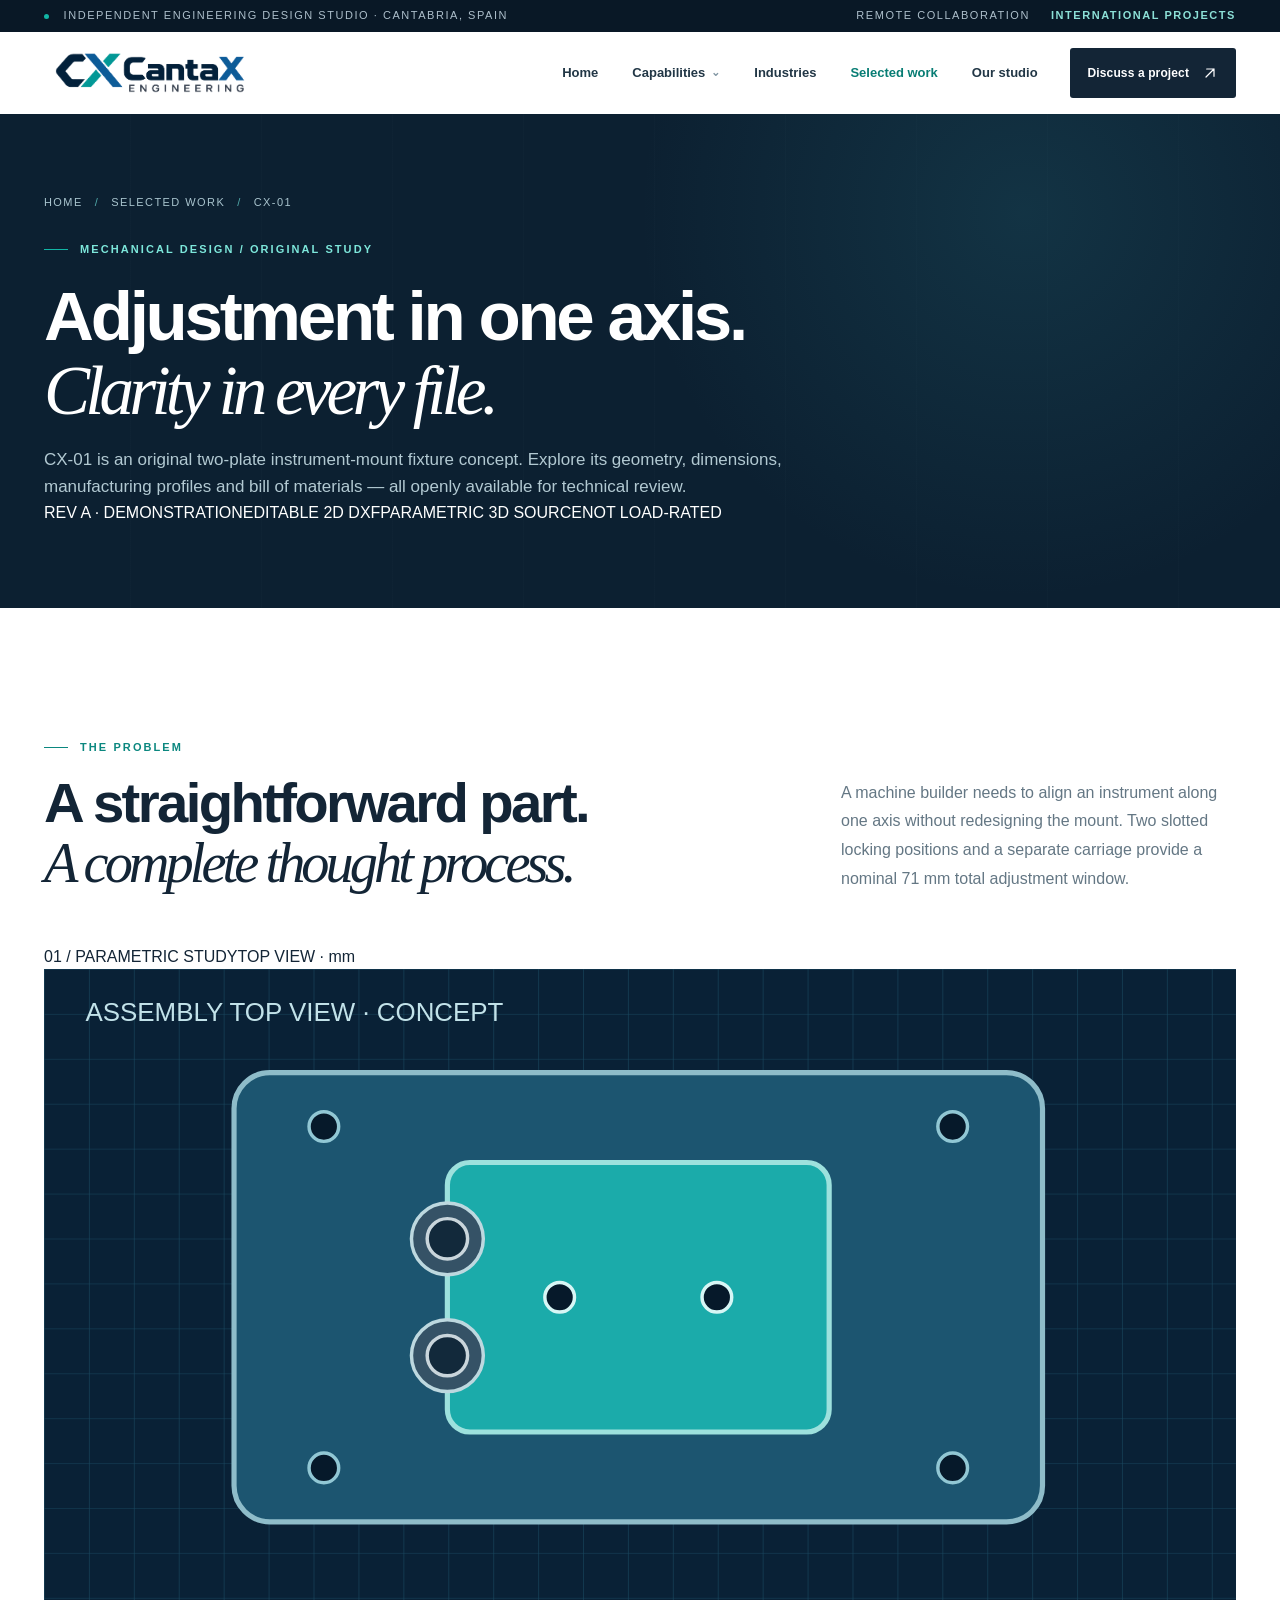
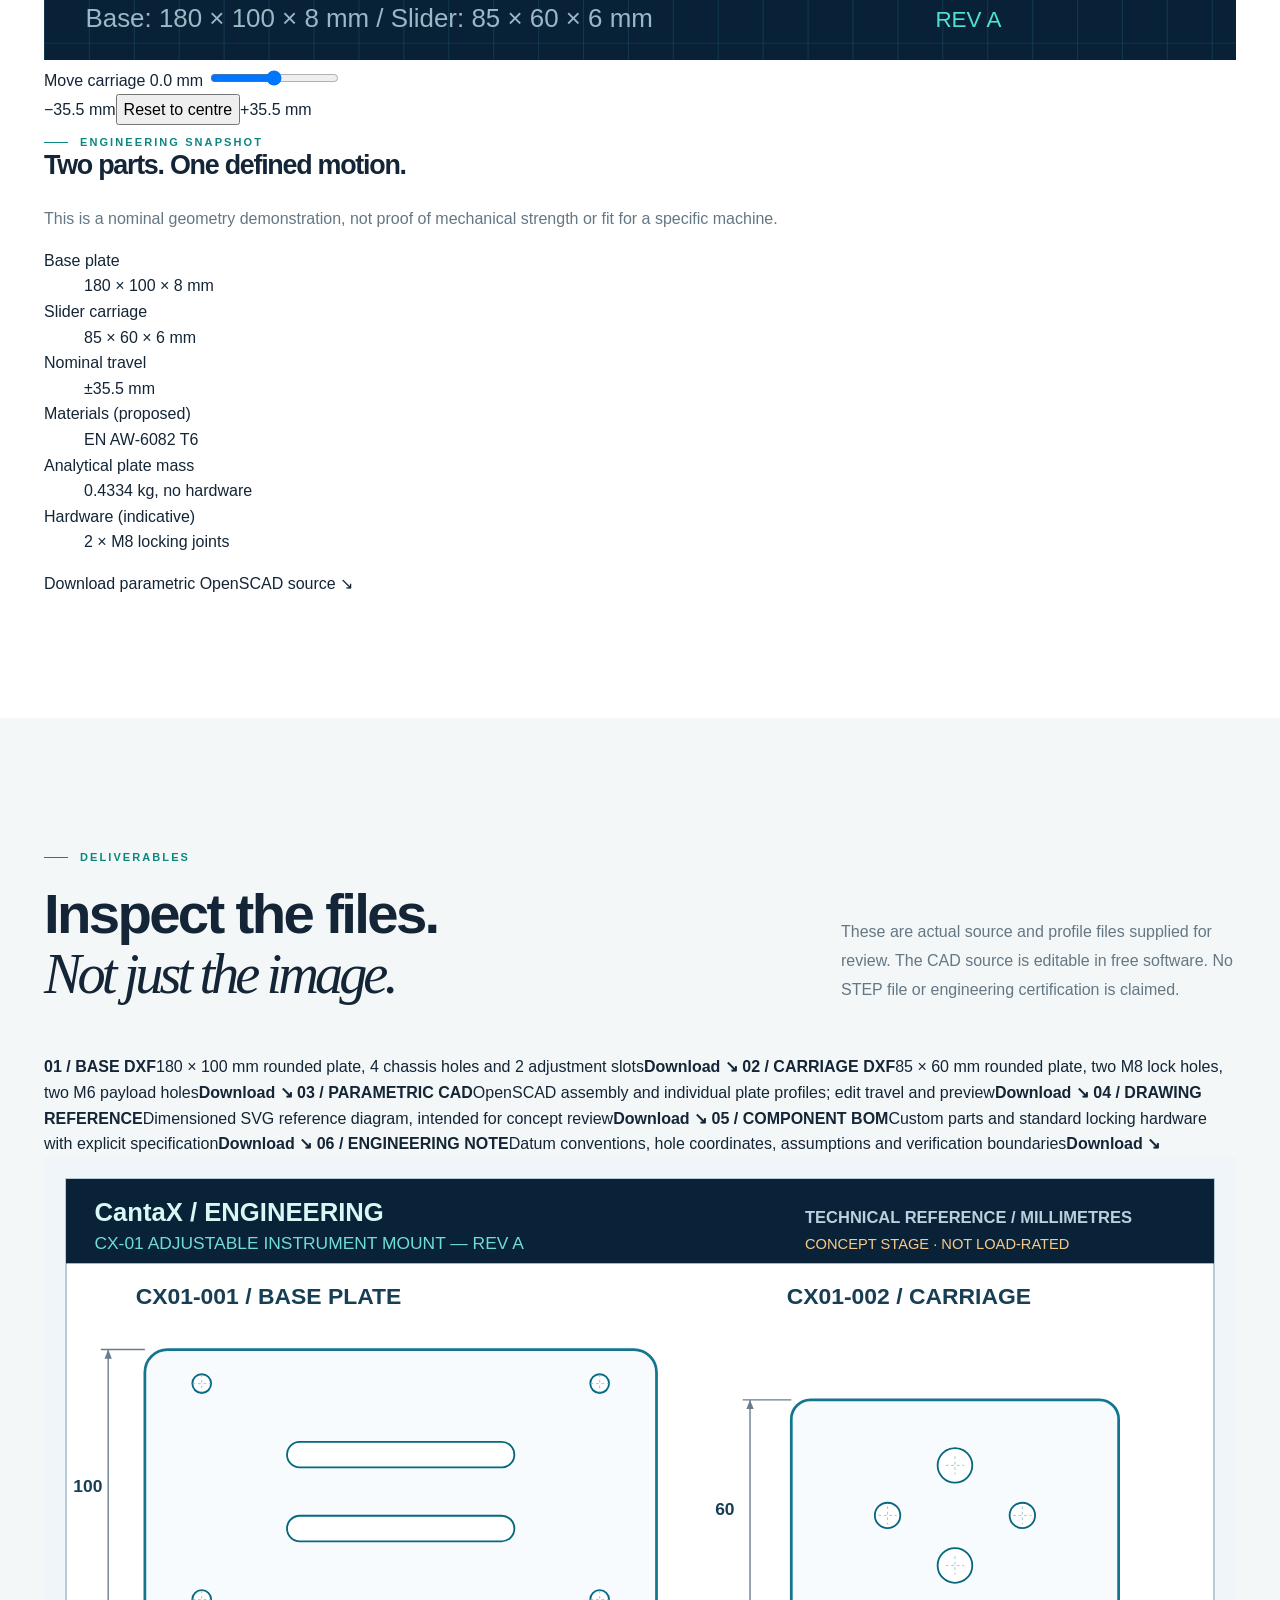
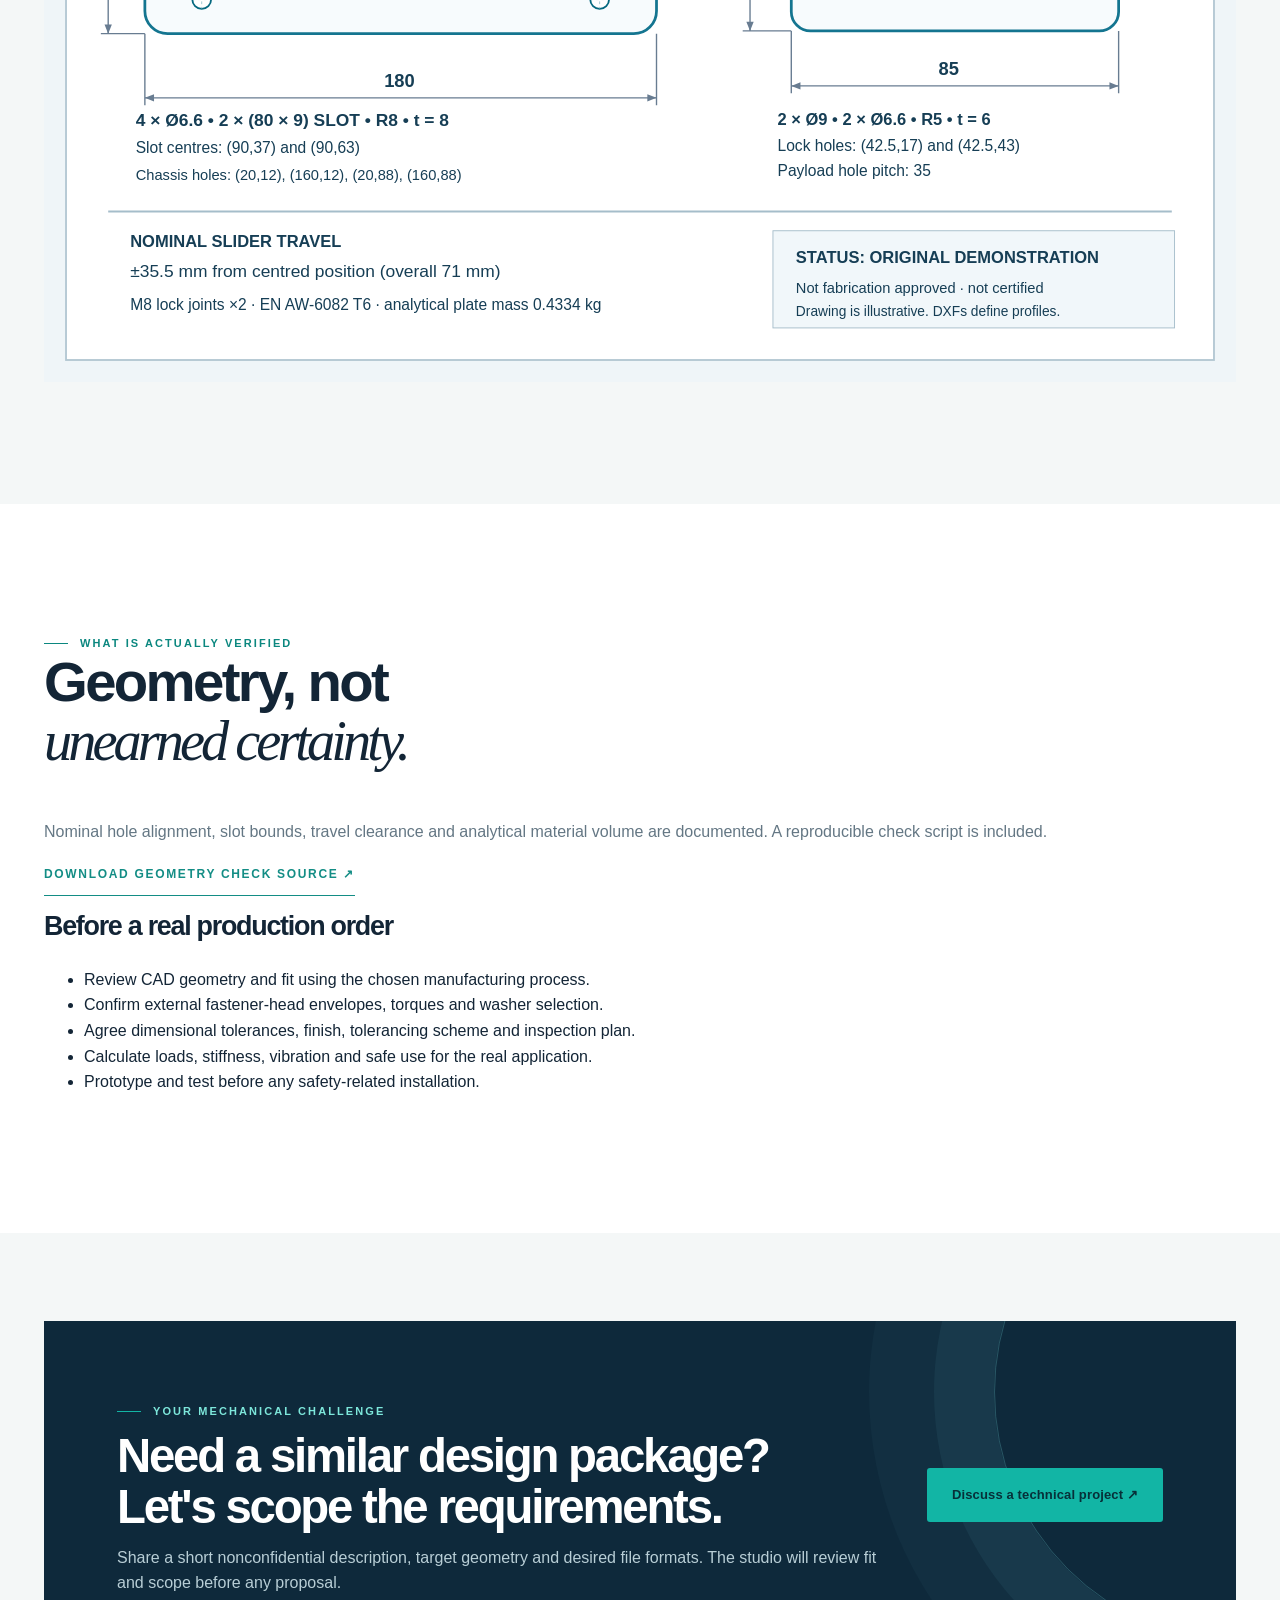
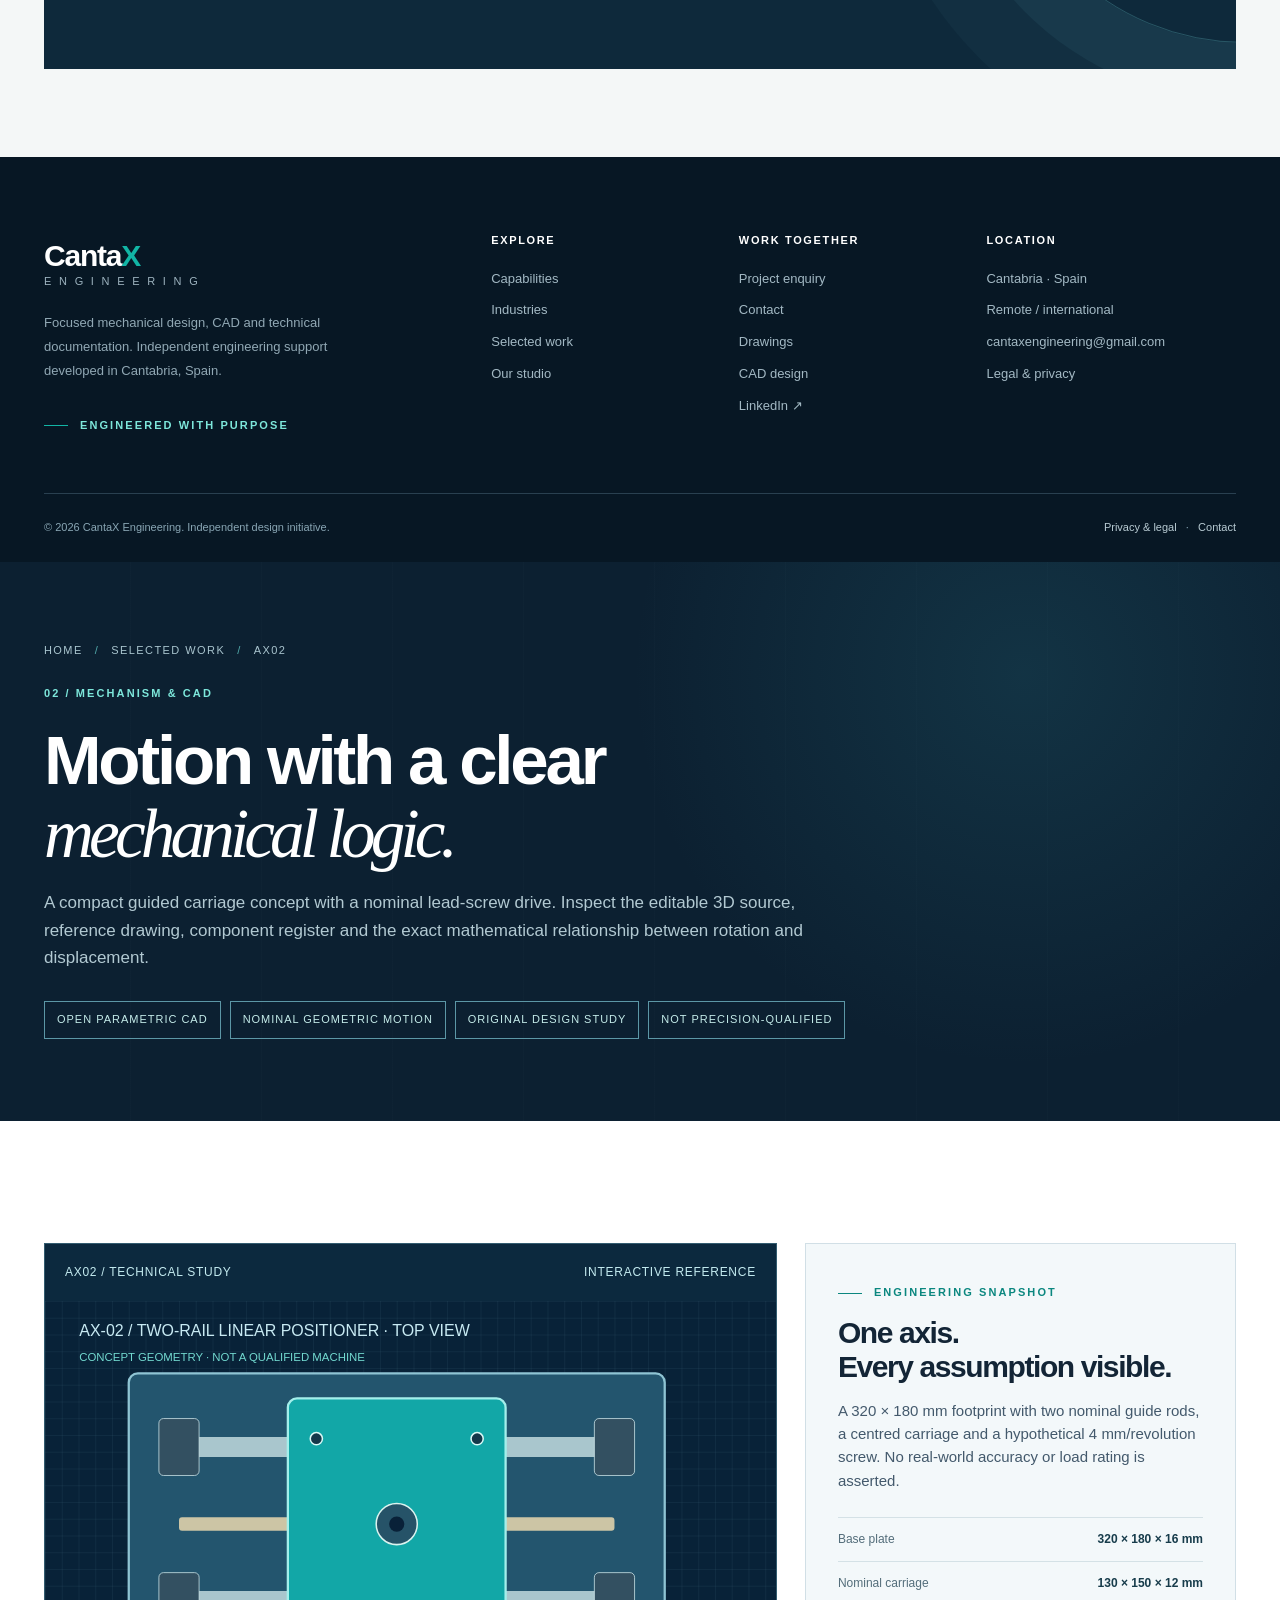
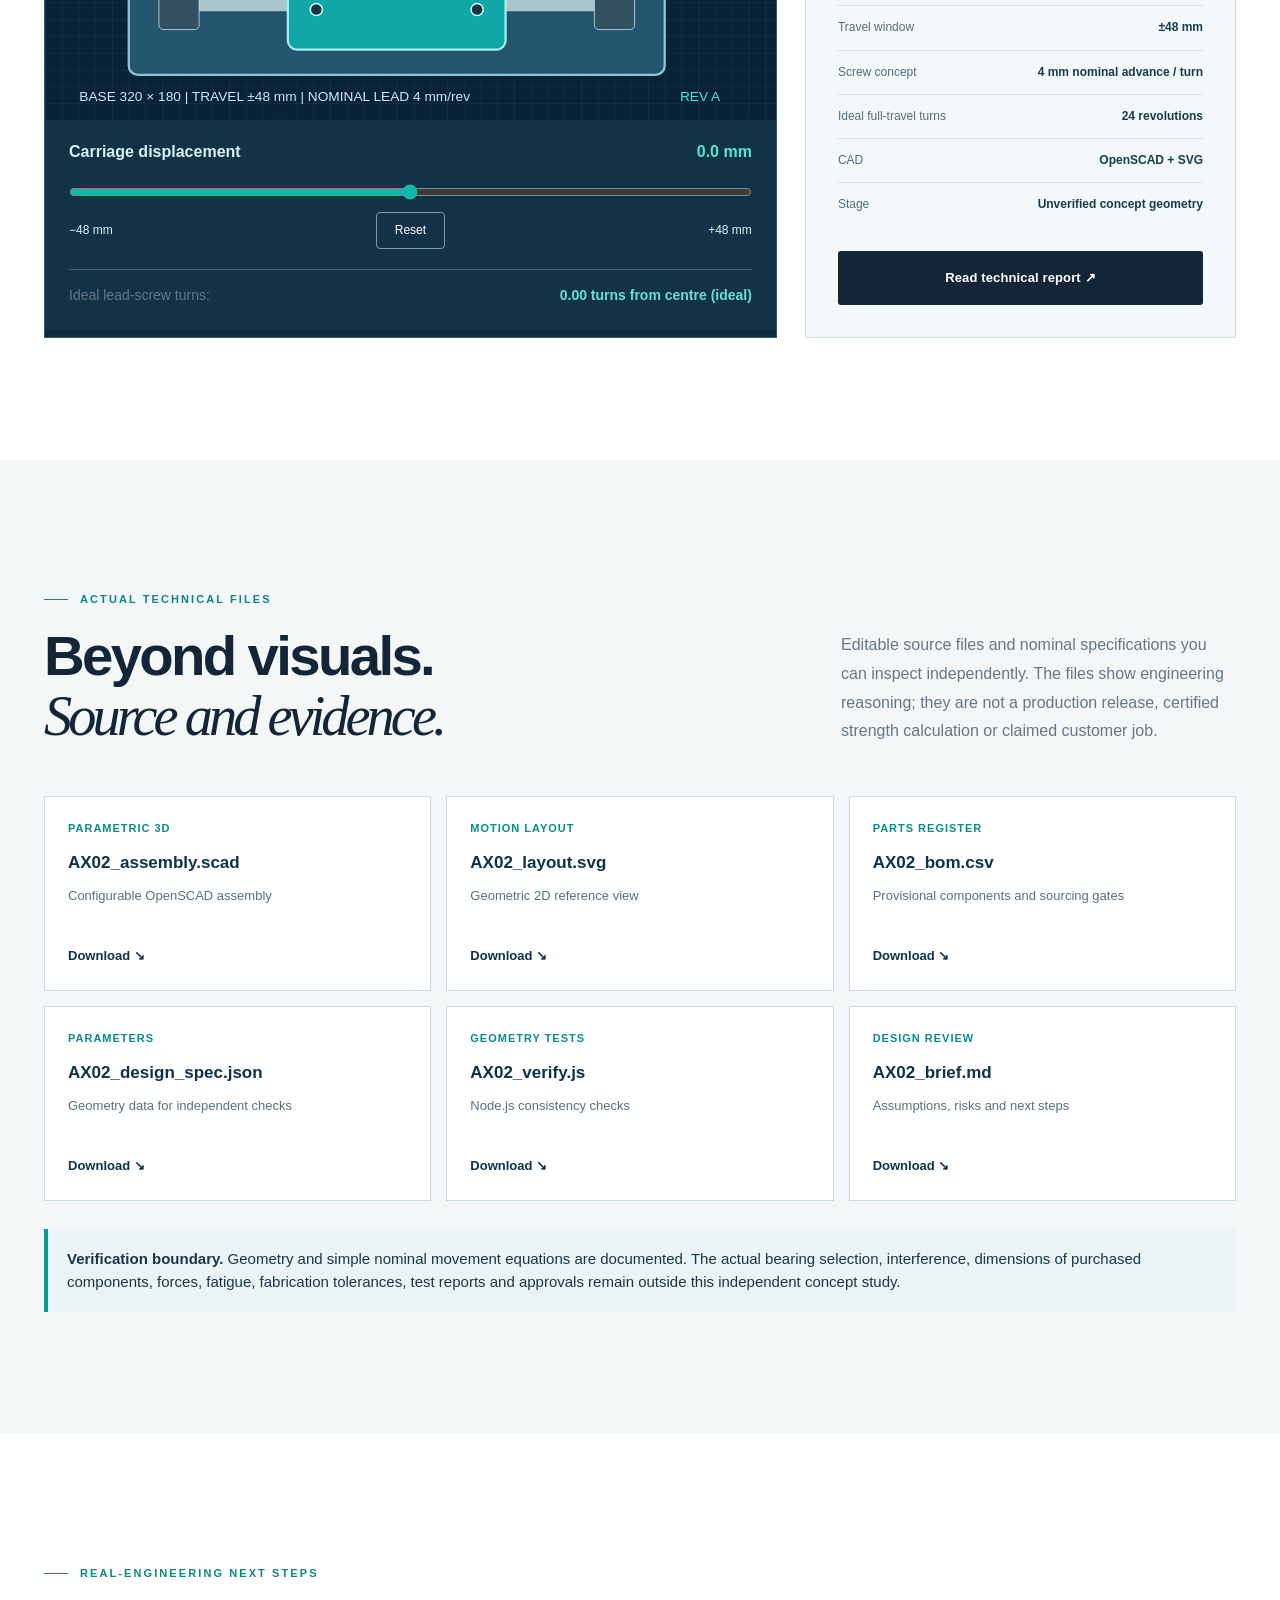
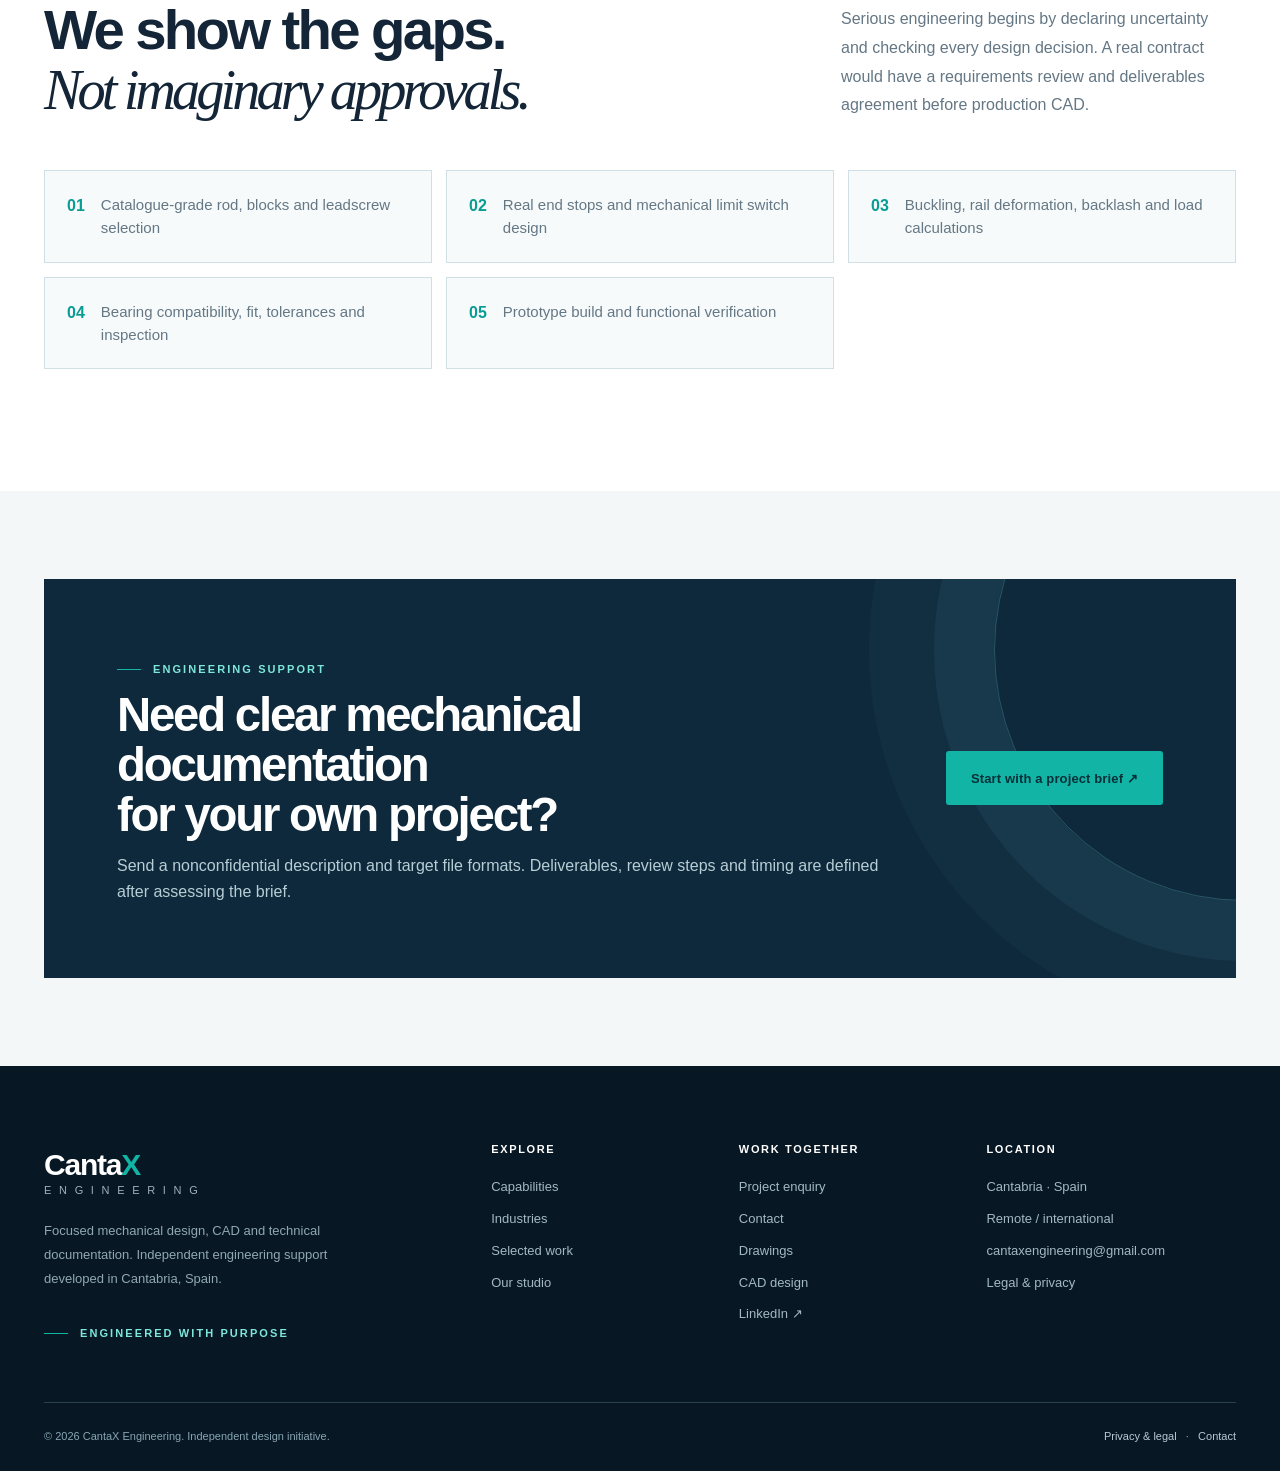
==== commit 71e61c7c: "Link each technical download to its actual published source file" ====
--- a/ax02.html
+++ b/ax02.html
@@ -87,7 +87,7 @@
 <div class="study-snapshot"><span class="section-label">ENGINEERING SNAPSHOT</span><h2>One axis.<br>Every assumption visible.</h2><p>A 320 × 180 mm footprint with two nominal guide rods, a centred carriage and a hypothetical 4 mm/revolution screw. No real-world accuracy or load rating is asserted.</p><dl><div><dt>Base plate</dt><dd>320 × 180 × 16 mm</dd></div><div><dt>Nominal carriage</dt><dd>130 × 150 × 12 mm</dd></div><div><dt>Travel window</dt><dd>±48 mm</dd></div><div><dt>Screw concept</dt><dd>4 mm nominal advance / turn</dd></div><div><dt>Ideal full-travel turns</dt><dd>24 revolutions</dd></div><div><dt>CAD</dt><dd>OpenSCAD + SVG</dd></div><div><dt>Stage</dt><dd>Unverified concept geometry</dd></div></dl><a class="btn btn-dark" href="projects/ax-02/README.md" download>Read technical report ↗</a></div>
 </div>
 </div></section>
-<section class="section soft"><div class="container"><div class="section-head"><div><span class="section-label">Actual technical files</span><h2>Beyond visuals.<br><span class="serif">Source and evidence.</span></h2></div><p>Editable source files and nominal specifications you can inspect independently. The files show engineering reasoning; they are not a production release, certified strength calculation or claimed customer job.</p></div><div class="study-files"><a href="projects/ax-02/undefined" download class="study-download"><span class="study-file-label">undefined</span><strong>undefined</strong><small>undefined</small><span class="study-download-arrow">Download ↘</span></a><a href="projects/ax-02/undefined" download class="study-download"><span class="study-file-label">undefined</span><strong>undefined</strong><small>undefined</small><span class="study-download-arrow">Download ↘</span></a><a href="projects/ax-02/undefined" download class="study-download"><span class="study-file-label">undefined</span><strong>undefined</strong><small>undefined</small><span class="study-download-arrow">Download ↘</span></a><a href="projects/ax-02/undefined" download class="study-download"><span class="study-file-label">undefined</span><strong>undefined</strong><small>undefined</small><span class="study-download-arrow">Download ↘</span></a><a href="projects/ax-02/undefined" download class="study-download"><span class="study-file-label">undefined</span><strong>undefined</strong><small>undefined</small><span class="study-download-arrow">Download ↘</span></a><a href="projects/ax-02/undefined" download class="study-download"><span class="study-file-label">undefined</span><strong>undefined</strong><small>undefined</small><span class="study-download-arrow">Download ↘</span></a></div>
+<section class="section soft"><div class="container"><div class="section-head"><div><span class="section-label">Actual technical files</span><h2>Beyond visuals.<br><span class="serif">Source and evidence.</span></h2></div><p>Editable source files and nominal specifications you can inspect independently. The files show engineering reasoning; they are not a production release, certified strength calculation or claimed customer job.</p></div><div class="study-files"><a href="projects/ax-02/AX02_assembly.scad" download class="study-download"><span class="study-file-label">PARAMETRIC 3D</span><strong>AX02_assembly.scad</strong><small>Configurable OpenSCAD assembly</small><span class="study-download-arrow">Download ↘</span></a><a href="projects/ax-02/AX02_layout.svg" download class="study-download"><span class="study-file-label">MOTION LAYOUT</span><strong>AX02_layout.svg</strong><small>Geometric 2D reference view</small><span class="study-download-arrow">Download ↘</span></a><a href="projects/ax-02/AX02_bom.csv" download class="study-download"><span class="study-file-label">PARTS REGISTER</span><strong>AX02_bom.csv</strong><small>Provisional components and sourcing gates</small><span class="study-download-arrow">Download ↘</span></a><a href="projects/ax-02/AX02_design_spec.json" download class="study-download"><span class="study-file-label">PARAMETERS</span><strong>AX02_design_spec.json</strong><small>Geometry data for independent checks</small><span class="study-download-arrow">Download ↘</span></a><a href="projects/ax-02/AX02_verify.js" download class="study-download"><span class="study-file-label">GEOMETRY TESTS</span><strong>AX02_verify.js</strong><small>Node.js consistency checks</small><span class="study-download-arrow">Download ↘</span></a><a href="projects/ax-02/AX02_brief.md" download class="study-download"><span class="study-file-label">DESIGN REVIEW</span><strong>AX02_brief.md</strong><small>Assumptions, risks and next steps</small><span class="study-download-arrow">Download ↘</span></a></div>
 <div class="study-concept-note"><strong>Verification boundary.</strong> Geometry and simple nominal movement equations are documented. The actual bearing selection, interference, dimensions of purchased components, forces, fatigue, fabrication tolerances, test reports and approvals remain outside this independent concept study.</div></div></section>
 <section class="section white"><div class="container"><div class="section-head"><div><span class="section-label">Real-engineering next steps</span><h2>We show the gaps.<br><span class="serif">Not imaginary approvals.</span></h2></div><p>Serious engineering begins by declaring uncertainty and checking every design decision. A real contract would have a requirements review and deliverables agreement before production CAD.</p></div><div class="study-risks"><div><span>01</span><p>Catalogue-grade rod, blocks and leadscrew selection</p></div><div><span>02</span><p>Real end stops and mechanical limit switch design</p></div><div><span>03</span><p>Buckling, rail deformation, backlash and load calculations</p></div><div><span>04</span><p>Bearing compatibility, fit, tolerances and inspection</p></div><div><span>05</span><p>Prototype build and functional verification</p></div></div></div></section>
 <section class="section-small soft"><div class="container"><div class="cta-panel"><div class="cta-content"><div><span class="eyebrow light">ENGINEERING SUPPORT</span><h2>Need clear mechanical documentation<br>for your own project?</h2><p>Send a nonconfidential description and target file formats. Deliverables, review steps and timing are defined after assessing the brief.</p></div><a href="brief.html" class="btn btn-primary">Start with a project brief ↗</a></div></div></div></section>
--- a/study.css
+++ b/study.css
@@ -0,0 +1,40 @@
+/* CantaX technical concept studies · independent original design */
+.studio-case .study-hero{background:radial-gradient(circle at 80% 40%,#164356 0%,#081b2d 68%)}
+.study-hero .eyebrow{display:block;margin-top:26px}
+.study-tag-list{display:flex;gap:9px;flex-wrap:wrap;margin:30px 0 0}
+.study-tag-list span{border:1px solid #5c97a6;padding:9px 12px;font-size:11px;letter-spacing:.09em;color:#c4ebe9}
+.study-layout{display:grid;grid-template-columns:minmax(0,1.7fr) minmax(310px,1fr);gap:28px}
+.study-display{background:#0c293e;border:1px solid #335c70;min-width:0}
+.study-stage-heading{display:flex;justify-content:space-between;gap:15px;padding:19px 20px;color:#c4ebf0;font-size:12px;letter-spacing:.06em}
+.study-svg svg{width:100%;height:auto;display:block}
+.study-controller{background:#123347;padding:19px 24px 23px;color:#d9f1f4}
+.study-slider-label{display:flex;justify-content:space-between;gap:12px;font-weight:700}
+.study-slider-label output{color:#59e4cf;font-variant-numeric:tabular-nums}
+.study-controller input[type="range"]{width:100%;margin:20px 0 12px;accent-color:#11b7a9;cursor:pointer}
+.study-slider-ends{display:flex;justify-content:space-between;gap:14px;align-items:center;font-size:12px}
+.study-slider-ends button{padding:8px 18px;color:white;border:1px solid #799ba8;background:transparent;cursor:pointer;border-radius:4px}
+.study-slider-ends button:focus-visible{outline:3px solid #82e1d3;outline-offset:3px}
+.study-calculated{border-top:1px solid #446678;margin:20px 0 0;padding-top:14px;font-size:14px;display:flex;justify-content:space-between;gap:12px}
+.study-calculated strong{color:#65e0d6;font-variant-numeric:tabular-nums}
+.study-snapshot{background:#f3f8fa;border:1px solid #d1dfe6;padding:32px}
+.study-snapshot h2{font-size:30px;line-height:1.13;margin:15px 0}
+.study-snapshot p{font-size:15px;line-height:1.55;color:#43596c}
+.study-snapshot dl{margin:25px 0}
+.study-snapshot dl div{display:flex;gap:15px;justify-content:space-between;border-top:1px solid #d4e1e6;padding:12px 0}
+.study-snapshot dt{font-size:12px;color:#536d7a}
+.study-snapshot dd{margin:0;text-align:right;font-size:12px;font-weight:750;color:#173c4b;max-width:52%}
+.study-snapshot .btn{display:block;text-align:center}
+.study-files{display:grid;grid-template-columns:repeat(3,minmax(0,1fr));gap:15px}
+.study-download{padding:23px;background:white;border:1px solid #c8dbe4;display:flex;flex-direction:column;gap:11px;text-decoration:none;color:#0d3249;min-height:195px}
+.study-download:hover,.study-download:focus-visible{border-color:#0aaea4;box-shadow:0 8px 28px rgba(4,66,99,.12)}
+.study-file-label{font-size:11px;letter-spacing:.09em;color:#088b8c;font-weight:800}
+.study-download strong{font-size:17px;overflow-wrap:anywhere}
+.study-download small{font-size:13px;line-height:1.45;color:#577180;flex:1}
+.study-download-arrow{font-size:13px;font-weight:700}
+.study-concept-note{margin-top:28px;padding:19px;background:#eaf3f5;border-left:4px solid #07998f;font-size:15px;color:#193648;line-height:1.5}
+.study-risks{display:grid;grid-template-columns:repeat(3,minmax(0,1fr));gap:14px}
+.study-risks>div{border:1px solid #d1e0e6;padding:22px;background:#f7fafb;display:flex;gap:16px;align-items:flex-start}
+.study-risks span{color:#099c94;font-weight:800}
+.study-risks p{margin:0;font-size:15px;line-height:1.55}
+@media(max-width:900px){.study-layout{grid-template-columns:1fr}.study-files,.study-risks{grid-template-columns:repeat(2,minmax(0,1fr))}}
+@media(max-width:580px){.study-files,.study-risks{grid-template-columns:1fr}.study-snapshot{padding:22px}.study-controller{padding:16px}.study-tag-list span{font-size:10px}.study-hero h1{font-size:clamp(36px,9vw,64px)}}
